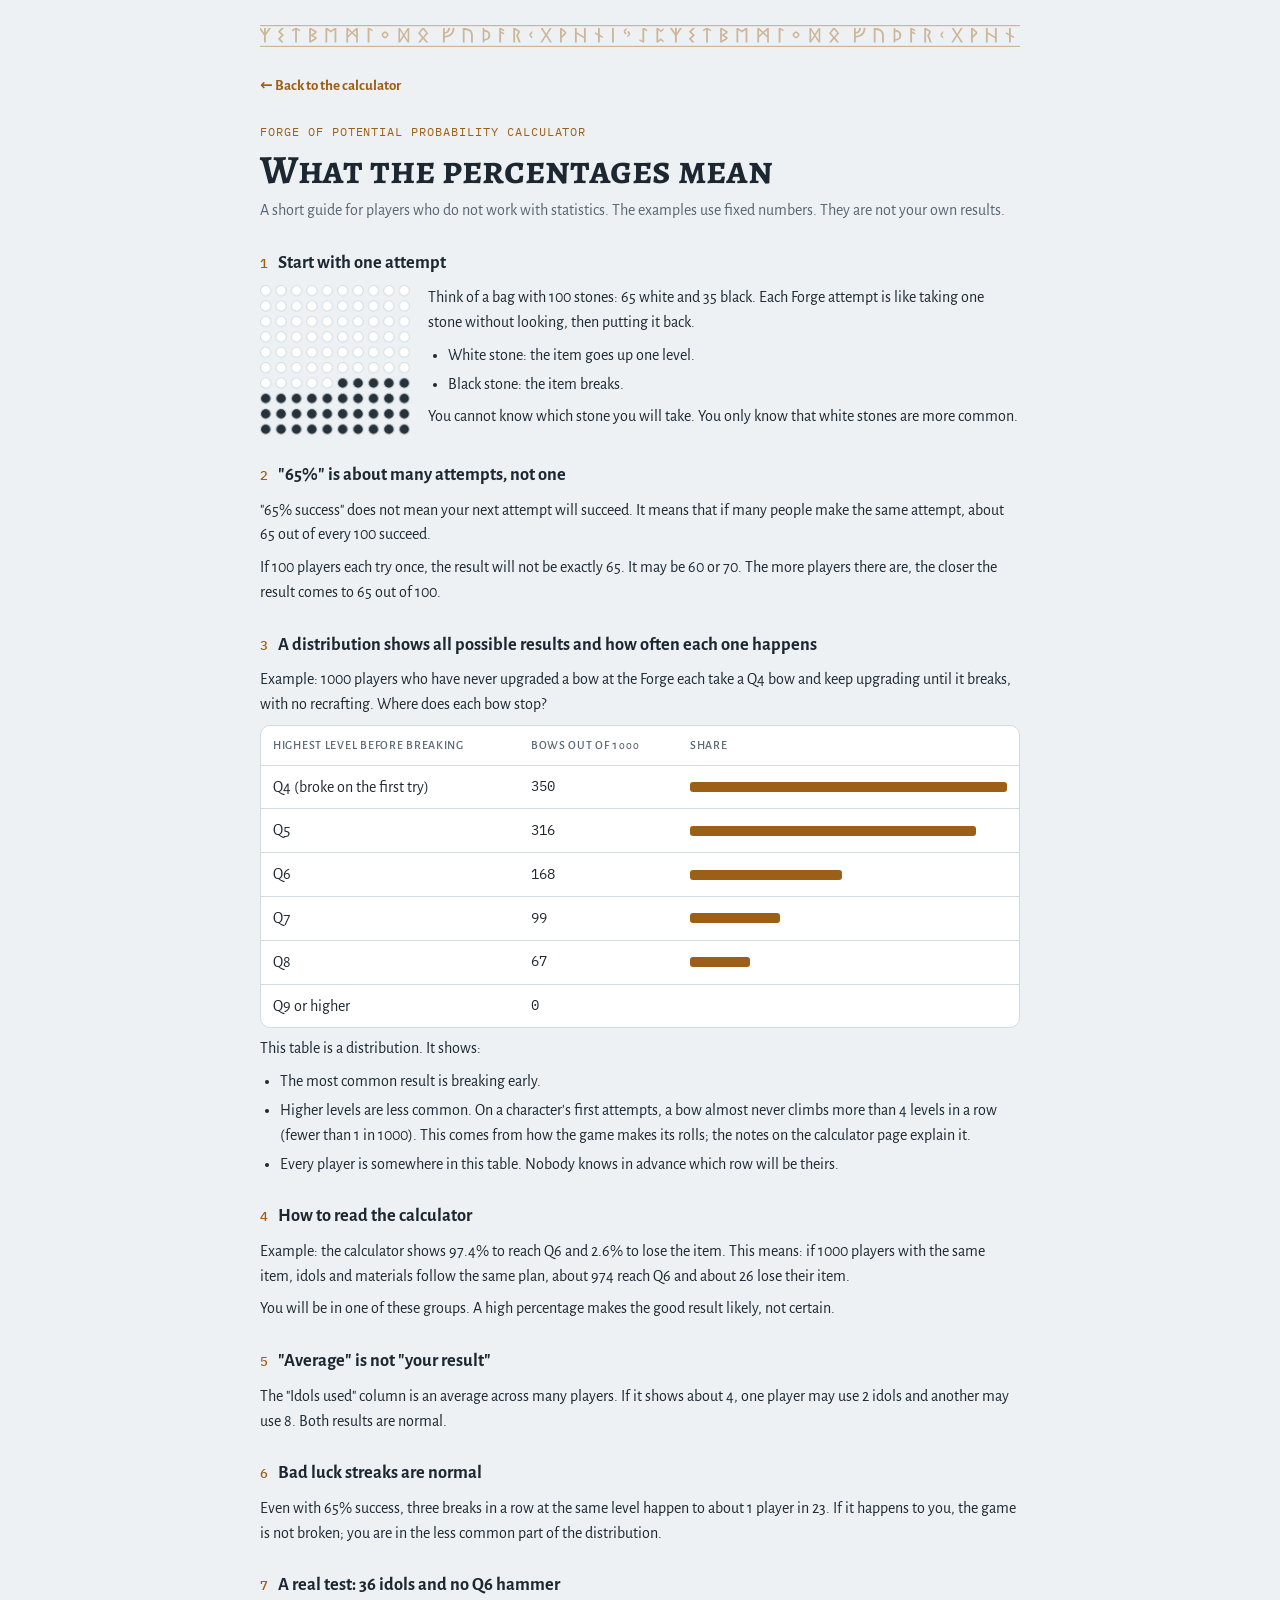
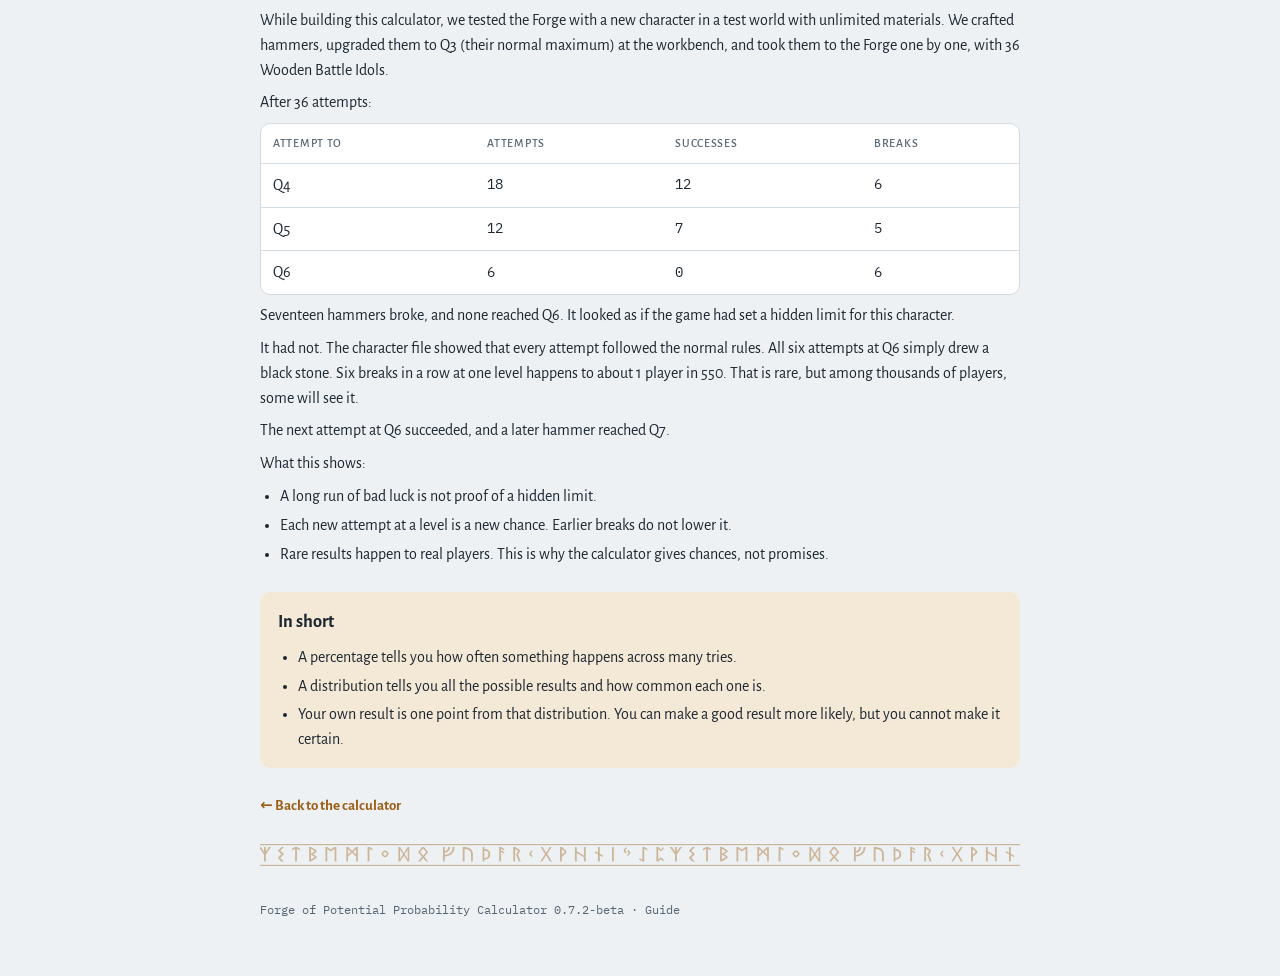
==== guide.html @ 9a9ae0ff "Rune bands above the header and footer on both pages (0.7.2-beta) Co-Authored-By: Claude Opus 5.5 <n" ====
<!doctype html>
<html lang="en">
<head>
<meta charset="utf-8">
<meta name="viewport" content="width=device-width, initial-scale=1">
<title>What the Percentages Mean</title>
<meta name="description" content="A short guide to the Forge of Potential percentages for players who do not work with statistics.">
<link rel="icon" type="image/svg+xml" href="img/favicon.svg">
<link rel="icon" type="image/png" sizes="32x32" href="img/favicon-32.png">
<link rel="apple-touch-icon" sizes="180x180" href="img/apple-touch-icon.png">
<link rel="stylesheet" href="css/style.css">
</head>
<body>
<div class="wrap guide">
  <div class="rune-band" aria-hidden="true"></div>
  <a class="back" href="index.html">← Back to the calculator</a>

  <header class="top">
    <p class="eyebrow">Forge of Potential Probability Calculator</p>
    <h1>What the percentages mean</h1>
    <p class="lede">A short guide for players who do not work with statistics. The examples use fixed numbers. They are not your own results.</p>  </header>

  <section class="step">
    <h2><span class="no">1</span>Start with one attempt</h2>
    <div class="bag-row">
      <img class="bag" src="img/stones.svg" width="150" height="150" alt="A bag of 100 stones: 65 white and 35 black">
      <div class="step">
        <p>Think of a bag with 100 stones: 65 white and 35 black. Each Forge attempt is like taking one stone without looking, then putting it back.</p>
        <ul>
          <li>White stone: the item goes up one level.</li>
          <li>Black stone: the item breaks.</li>
        </ul>
        <p>You cannot know which stone you will take. You only know that white stones are more common.</p>
      </div>
    </div>
  </section>

  <section class="step">
    <h2><span class="no">2</span>"65%" is about many attempts, not one</h2>
    <p>"65% success" does not mean your next attempt will succeed. It means that if many people make the same attempt, about 65 out of every 100 succeed.</p>
    <p>If 100 players each try once, the result will not be exactly 65. It may be 60 or 70. The more players there are, the closer the result comes to 65 out of 100.</p>
  </section>

  <section class="step">
    <h2><span class="no">3</span>A distribution shows all possible results and how often each one happens</h2>
    <p>Example: 1000 players who have never upgraded a bow at the Forge each take a Q4 bow and keep upgrading until it breaks, with no recrafting. Where does each bow stop?</p>
    <div class="tablewrap">
      <table>
        <thead><tr><th>Highest level before breaking</th><th>Bows out of 1000</th><th>Share</th></tr></thead>
        <tbody>
          <tr><td>Q4 (broke on the first try)</td><td class="n">350</td><td class="share"><span class="dbar" style="width:100%"></span></td></tr>
          <tr><td>Q5</td><td class="n">316</td><td class="share"><span class="dbar" style="width:90.3%"></span></td></tr>
          <tr><td>Q6</td><td class="n">168</td><td class="share"><span class="dbar" style="width:48%"></span></td></tr>
          <tr><td>Q7</td><td class="n">99</td><td class="share"><span class="dbar" style="width:28.3%"></span></td></tr>
          <tr><td>Q8</td><td class="n">67</td><td class="share"><span class="dbar" style="width:19.1%"></span></td></tr>
          <tr><td>Q9 or higher</td><td class="n">0</td><td class="share"><span class="dbar" style="width:0%"></span></td></tr>
        </tbody>
      </table>
    </div>
    <p>This table is a distribution. It shows:</p>
    <ul>
      <li>The most common result is breaking early.</li>
      <li>Higher levels are less common. On a character's first attempts, a bow almost never climbs more than 4 levels in a row (fewer than 1 in 1000). This comes from how the game makes its rolls; the notes on the calculator page explain it.</li>
      <li>Every player is somewhere in this table. Nobody knows in advance which row will be theirs.</li>
    </ul>
  </section>

  <section class="step">
    <h2><span class="no">4</span>How to read the calculator</h2>
    <p>Example: the calculator shows 97.4% to reach Q6 and 2.6% to lose the item. This means: if 1000 players with the same item, idols and materials follow the same plan, about 974 reach Q6 and about 26 lose their item.</p>
    <p>You will be in one of these groups. A high percentage makes the good result likely, not certain.</p>
  </section>

  <section class="step">
    <h2><span class="no">5</span>"Average" is not "your result"</h2>
    <p>The "Idols used" column is an average across many players. If it shows about 4, one player may use 2 idols and another may use 8. Both results are normal.</p>
  </section>

  <section class="step">
    <h2><span class="no">6</span>Bad luck streaks are normal</h2>
    <p>Even with 65% success, three breaks in a row at the same level happen to about 1 player in 23. If it happens to you, the game is not broken; you are in the less common part of the distribution.</p>
  </section>

  <section class="step">
    <h2><span class="no">7</span>A real test: 36 idols and no Q6 hammer</h2>
    <p>While building this calculator, we tested the Forge with a new character in a test world with unlimited materials. We crafted hammers, upgraded them to Q3 (their normal maximum) at the workbench, and took them to the Forge one by one, with 36 Wooden Battle Idols.</p>
    <p>After 36 attempts:</p>
    <div class="tablewrap">
      <table>
        <thead><tr><th>Attempt to</th><th>Attempts</th><th>Successes</th><th>Breaks</th></tr></thead>
        <tbody>
          <tr><td>Q4</td><td class="n">18</td><td class="n">12</td><td class="n">6</td></tr>
          <tr><td>Q5</td><td class="n">12</td><td class="n">7</td><td class="n">5</td></tr>
          <tr><td>Q6</td><td class="n">6</td><td class="n">0</td><td class="n">6</td></tr>
        </tbody>
      </table>
    </div>
    <p>Seventeen hammers broke, and none reached Q6. It looked as if the game had set a hidden limit for this character.</p>
    <p>It had not. The character file showed that every attempt followed the normal rules. All six attempts at Q6 simply drew a black stone. Six breaks in a row at one level happens to about 1 player in 550. That is rare, but among thousands of players, some will see it.</p>
    <p>The next attempt at Q6 succeeded, and a later hammer reached Q7.</p>
    <p>What this shows:</p>
    <ul>
      <li>A long run of bad luck is not proof of a hidden limit.</li>
      <li>Each new attempt at a level is a new chance. Earlier breaks do not lower it.</li>
      <li>Rare results happen to real players. This is why the calculator gives chances, not promises.</li>
    </ul>
  </section>

  <section class="step short">
    <h2>In short</h2>
    <ul>
      <li>A percentage tells you how often something happens across many tries.</li>
      <li>A distribution tells you all the possible results and how common each one is.</li>
      <li>Your own result is one point from that distribution. You can make a good result more likely, but you cannot make it certain.</li>
    </ul>
  </section>

  <a class="back" href="index.html">← Back to the calculator</a>
  <div class="rune-band" aria-hidden="true"></div>
  <footer class="foot">Forge of Potential Probability Calculator <span id="appVersion"></span> · Guide</footer>
</div>
<script src="js/version.js"></script>
</body>
</html>
---- css/style.css ----
/* Forge of Potential Probability Calculator: one stylesheet for both pages.
   Calculator page: <div class="wrap calc">, a workbench of inputs on the left and the results on the right
   (one column on phones). Guide page: <div class="wrap guide">, one reading column with numbered steps. */

/* ---------- Fonts (stored in /fonts, SIL Open Font License; see the OFL-*.txt files there) ---------- */
@font-face { font-family: "Alegreya SC"; font-style: normal; font-weight: 700; font-display: swap;
  src: url("../fonts/alegreya-sc-latin-700-normal.woff2") format("woff2"); }
@font-face { font-family: "Alegreya Sans"; font-style: normal; font-weight: 400; font-display: swap;
  src: url("../fonts/alegreya-sans-latin-400-normal.woff2") format("woff2"); }
@font-face { font-family: "Alegreya Sans"; font-style: normal; font-weight: 500; font-display: swap;
  src: url("../fonts/alegreya-sans-latin-500-normal.woff2") format("woff2"); }
@font-face { font-family: "Alegreya Sans"; font-style: normal; font-weight: 700; font-display: swap;
  src: url("../fonts/alegreya-sans-latin-700-normal.woff2") format("woff2"); }
@font-face { font-family: "Noto Sans Runic"; font-style: normal; font-weight: 400; font-display: swap;
  src: url("../fonts/noto-sans-runic-runic-400-normal.woff2") format("woff2"); }
@font-face { font-family: "IBM Plex Mono"; font-style: normal; font-weight: 400; font-display: swap;
  src: url("../fonts/ibm-plex-mono-latin-400-normal.woff2") format("woff2"); }
@font-face { font-family: "IBM Plex Mono"; font-style: normal; font-weight: 500; font-display: swap;
  src: url("../fonts/ibm-plex-mono-latin-500-normal.woff2") format("woff2"); }

/* ---------- Colors and type (light values first, dark values below) ---------- */
:root {
  --bg: #edf1f3;
  --surface: #ffffff;
  --ink: #1c2731;
  --muted: #566573;
  --line: #d2dbe1;
  --accent: #9c5f17;
  --accent-soft: #f4e8d6;
  --reach: #2e7a57;
  --lose: #b0372f;
  --keep: #a9b5bf;
  --display: "Alegreya SC", Georgia, "Times New Roman", serif;
  --body: "Alegreya Sans", "Segoe UI", system-ui, sans-serif;
  --mono: "IBM Plex Mono", ui-monospace, Consolas, monospace;
  color-scheme: light;
}
@media (prefers-color-scheme: dark) {
  :root:not([data-theme="light"]) {
    --bg: #141a20; --surface: #1c242c; --ink: #e4eaee; --muted: #97a5b1; --line: #2c3843;
    --accent: #dda04f; --accent-soft: #332a1d; --reach: #5cbd8c; --lose: #e5766b; --keep: #4d5b68;
    color-scheme: dark;
  }
}
:root[data-theme="dark"] {
  --bg: #141a20; --surface: #1c242c; --ink: #e4eaee; --muted: #97a5b1; --line: #2c3843;
  --accent: #dda04f; --accent-soft: #332a1d; --reach: #5cbd8c; --lose: #e5766b; --keep: #4d5b68;
  color-scheme: dark;
}

/* ---------- Shared ---------- */
html, body { margin: 0; }
[hidden] { display: none !important; }
body { background: var(--bg); color: var(--ink); font-family: var(--body); font-size: 16px; line-height: 1.5; }
.wrap {
  margin: 0 auto;
  padding-left: max(16px, env(safe-area-inset-left, 0px));
  padding-right: max(16px, env(safe-area-inset-right, 0px));
}
a { color: var(--accent); }
a:focus-visible { outline: 2px solid var(--accent); outline-offset: 2px; }

.top { display: grid; gap: 6px; }
.eyebrow { margin: 0; font-family: var(--mono); font-size: 12px; letter-spacing: 0.08em; text-transform: uppercase; color: var(--accent); }
h1 { margin: 0; font-family: var(--display); font-weight: 700; font-size: clamp(1.9rem, 4.2vw, 2.7rem); line-height: 1.1; text-wrap: balance; }
.lede { margin: 0; max-width: 64ch; color: var(--muted); }
/* Noto Sans Runic is loaded above but not used as text now; kept for later decoration */
/* Decorative rune band above the header and above the footer: the Elder Futhark row, drawn from Noto Sans Runic.
   The picture is a mask filled with the accent color, so it follows the light and dark themes. */
.rune-band { height: 24px; margin: 0 0 20px; background: var(--accent); opacity: 0.4; pointer-events: none;
  -webkit-mask: url('data:image/svg+xml,%3Csvg xmlns="http://www.w3.org/2000/svg" width="411.0" height="24" viewBox="0 0 411.0 24"%3E%3Crect x="0" y="1" width="411.0" height="1.2"/%3E%3Crect x="0" y="21.8" width="411.0" height="1.2"/%3E%3Cpath d="M7.96425 18.5V4.041499999999999H9.78675V7.969999999999999Q10.79925 7.969999999999999 11.538375 7.443499999999999Q12.2775 6.917 12.682500000000001 6.0665Q13.0875 5.215999999999999 13.0875 4.244V4.041499999999999H15.01125V4.264249999999999Q15.01125 5.378 14.596125 6.339875Q14.181000000000001 7.30175 13.452 8.030750000000001Q12.722999999999999 8.75975 11.781375 9.174875Q10.83975 9.59 9.78675 9.59V11.83775Q11.40675 11.83775 12.814125 11.31125Q14.2215 10.784749999999999 15.284624999999998 9.7925Q16.347749999999998 8.80025 16.95525 7.403Q17.56275 6.005749999999999 17.56275 4.244V4.041499999999999H19.4865V4.264249999999999Q19.4865 6.41075 18.7575 8.11175Q18.0285 9.81275 16.71225 11.0075Q15.396 12.20225 13.624125000000001 12.83Q11.852250000000002 13.45775 9.78675 13.45775V18.5Z"/%3E%3Cpath d="M27.7545 18.5V4.041499999999999H29.67825Q31.17675 4.041499999999999 32.63475 4.4464999999999995Q34.09275 4.8515 35.277375000000006 5.7121249999999995Q36.462 6.572749999999999 37.17075 7.9396249999999995Q37.8795 9.3065 37.8795 11.250499999999999V18.5H35.99625V11.35175Q35.99625 9.44825 35.1255 8.263625Q34.25475 7.078999999999999 32.79675 6.522124999999999Q31.33875 5.965249999999999 29.577 5.965249999999999V18.5Z"/%3E%3Cpath d="M47.6055 18.5V4.041499999999999H49.32675V5.823499999999999Q52.2225 6.16775 53.741249999999994 7.403Q55.26 8.63825 55.26 11.068249999999999Q55.26 12.647749999999998 54.763875 13.690624999999999Q54.26775 14.7335 53.417249999999996 15.351125Q52.56675 15.96875 51.51375 16.282625Q50.46075 16.5965 49.32675 16.718V18.5ZM49.32675 15.179Q50.643 14.95625 51.534 14.581625Q52.425 14.207 52.880624999999995 13.407125Q53.33625 12.60725 53.33625 11.129Q53.33625 9.32675 52.354124999999996 8.506625Q51.372 7.686499999999999 49.32675 7.4435Z"/%3E%3Cpath d="M64.23675 18.5V4.041499999999999H66.05925L69.46125 6.046249999999999L68.7525 7.26125L66.05925 5.702V7.30175L69.46125 9.3065L68.7525 10.5215L66.05925 8.96225V18.5Z"/%3E%3Cpath d="M78.25575 18.5V4.041499999999999H80.07825L84.73575 6.6739999999999995V8.6585L83.07525 11.51375L85.728 18.5H83.784L81.1515 11.4125L83.19675 7.86875L80.07825 6.106999999999999V18.5Z"/%3E%3Cpath d="M97.19550000000001 14.7335 94.40100000000001 11.716249999999999V9.85325L97.21575 7.1195V9.347L95.7375 10.7645V10.886L97.19550000000001 12.425Z"/%3E%3Cpath d="M105.28125000000001 18.5 110.08050000000001 10.966999999999999 105.58500000000001 4.041499999999999H107.61000000000001L111.15375000000002 9.7115L114.71775000000001 4.041499999999999H116.64150000000001L112.16625 10.9265L116.98575000000001 18.5H114.92025000000001L111.09300000000002 12.2225L107.20500000000001 18.5Z"/%3E%3Cpath d="M125.03100000000002 18.5V4.041499999999999H126.85350000000001L131.24775000000002 7.969999999999999V9.671L126.85350000000001 13.883V18.5ZM126.85350000000001 11.696 129.74925000000002 8.80025 126.85350000000001 6.0665Z"/%3E%3Cpath d="M139.92075 18.5V4.041499999999999H141.74325000000002V8.1725L148.95225 12.44525V4.041499999999999H150.77475V18.5H148.95225V14.26775L141.74325000000002 10.076V18.5Z"/%3E%3Cpath d="M162.9915 18.5V11.453L159.56925 9.44825L160.29825 8.1725L162.9915 9.77225V4.041499999999999H164.81400000000002V10.8455L168.216 12.850249999999999L167.50725 14.065249999999999L164.81400000000002 12.506V18.5Z"/%3E%3Cpath d="M176.99025 18.5V4.041499999999999H178.85325V18.5Z"/%3E%3Cpath d="M190.30050000000003 10.54175 188.78175000000002 8.4155V6.5525L191.59650000000002 3.8187499999999996V5.84375L190.17900000000003 7.26125V7.38275L191.69775 9.48875ZM192.32550000000003 13.57925V11.55425L193.74300000000002 10.13675V10.01525L192.22425 7.90925L193.62150000000003 6.856249999999999L195.14025000000004 8.9825V10.8455Z"/%3E%3Cpath d="M207.41775 18.5 203.99550000000002 16.49525 204.7245 15.2195 207.41775 16.81925V4.041499999999999H209.24025000000003L212.64225000000002 6.046249999999999L211.9335 7.26125L209.24025000000003 5.702V18.5Z"/%3E%3Cpath d="M221.43675000000002 18.5V4.041499999999999H223.25925000000004L225.79050000000004 6.390499999999999L228.54450000000003 4.041499999999999V5.965249999999999L225.81075 8.31425L223.25925000000004 6.0665V16.53575L225.81075 14.22725L228.54450000000003 16.57625V18.5L225.79050000000004 16.151L223.25925000000004 18.5Z"/%3E%3Cpath d="M239.99175000000002 18.5V11.493500000000001L234.76725000000002 4.041499999999999H236.95425000000003L239.99175000000002 8.8205V4.041499999999999H241.81425000000002V8.8205L244.85175 4.041499999999999H247.03875000000002L241.81425000000002 11.493500000000001V18.5Z"/%3E%3Cpath d="M257.16975 18.5 253.82850000000002 14.855V14.774000000000001L257.37225 11.129V11.048L253.82850000000002 7.7675V7.686499999999999L257.57475000000005 4.041499999999999H260.04525L256.2585 7.686499999999999V7.7675L259.84275 11.027750000000001V11.129L256.2585 14.774000000000001V14.855L259.64025000000004 18.5Z"/%3E%3Cpath d="M271.10775000000007 18.5V5.641249999999999L268.31325000000004 7.139749999999999L267.58425000000005 5.9247499999999995L271.10775000000007 4.041499999999999H272.93025000000006L276.33225000000004 6.046249999999999L275.62350000000004 7.26125L272.93025000000006 5.702V18.5Z"/%3E%3Cpath d="M285.12675 18.5V4.041499999999999H286.94925L292.55850000000004 7.362499999999999V9.0635L289.13625 11.18975L292.55850000000004 13.235V14.936L286.94925 18.5ZM286.94925 10.683499999999999 290.8575 8.19275 286.94925 5.863999999999999ZM286.94925 16.556 290.8575 14.065249999999999 286.94925 11.7365Z"/%3E%3Cpath d="M301.434 18.5V4.041499999999999H303.2565L306.82050000000004 6.593L310.56675 4.041499999999999H312.38925000000006V18.5H310.56675V6.046249999999999L306.82050000000004 8.55725L303.2565 6.0665V18.5Z"/%3E%3Cpath d="M322.338 18.5V4.041499999999999H324.09975000000003L328.08900000000006 7.7675L332.09850000000006 4.041499999999999H333.86025V18.5H332.09850000000006V13.53875L328.10925000000003 9.833L324.09975000000003 13.559000000000001V18.5ZM332.09850000000006 11.47325V6.12725L329.223 8.80025ZM324.09975000000003 11.47325 326.97525 8.78 324.09975000000003 6.147499999999999Z"/%3E%3Cpath d="M343.60650000000004 18.5V4.041499999999999H345.44925000000006L348.85125000000005 6.046249999999999L348.14250000000004 7.30175L345.4897500000001 5.7425V18.5Z"/%3E%3Cpath d="M360.03525 14.26775 357.64575 11.716249999999999V9.85325L360.03525 7.5245H362.06025000000005L364.44975000000005 9.85325V11.716249999999999L362.06025000000005 14.26775ZM360.744 12.748999999999999H361.35150000000004L363.11325000000005 10.886V10.7645L361.35150000000004 9.04325H360.744L358.98225 10.7645V10.886Z"/%3E%3Cpath d="M374.3985 18.5V4.041499999999999H376.07925L379.84575 9.93425L383.673 4.041499999999999H385.2525V18.5H383.673L379.84575 12.6275L376.07925 18.5ZM383.59200000000004 15.88775H383.673V6.6739999999999995H383.59200000000004L380.7165 11.27075ZM376.07925 15.76625H376.16025L378.975 11.27075L376.16025 6.795499999999999H376.07925Z"/%3E%3Cpath d="M394.0065 18.5 397.95525000000004 13.842500000000001 394.0065 9.16475 398.13750000000005 4.041499999999999H400.041L404.25300000000004 9.16475L400.30425 13.842500000000001L404.25300000000004 18.5H402.04575L399.12975 14.95625L396.21375 18.5ZM399.12975 12.7085 402.16725 9.12425 399.08925000000005 5.378 396.09225000000004 9.12425Z"/%3E%3C/svg%3E') center / auto 24px repeat-x; mask: url('data:image/svg+xml,%3Csvg xmlns="http://www.w3.org/2000/svg" width="411.0" height="24" viewBox="0 0 411.0 24"%3E%3Crect x="0" y="1" width="411.0" height="1.2"/%3E%3Crect x="0" y="21.8" width="411.0" height="1.2"/%3E%3Cpath d="M7.96425 18.5V4.041499999999999H9.78675V7.969999999999999Q10.79925 7.969999999999999 11.538375 7.443499999999999Q12.2775 6.917 12.682500000000001 6.0665Q13.0875 5.215999999999999 13.0875 4.244V4.041499999999999H15.01125V4.264249999999999Q15.01125 5.378 14.596125 6.339875Q14.181000000000001 7.30175 13.452 8.030750000000001Q12.722999999999999 8.75975 11.781375 9.174875Q10.83975 9.59 9.78675 9.59V11.83775Q11.40675 11.83775 12.814125 11.31125Q14.2215 10.784749999999999 15.284624999999998 9.7925Q16.347749999999998 8.80025 16.95525 7.403Q17.56275 6.005749999999999 17.56275 4.244V4.041499999999999H19.4865V4.264249999999999Q19.4865 6.41075 18.7575 8.11175Q18.0285 9.81275 16.71225 11.0075Q15.396 12.20225 13.624125000000001 12.83Q11.852250000000002 13.45775 9.78675 13.45775V18.5Z"/%3E%3Cpath d="M27.7545 18.5V4.041499999999999H29.67825Q31.17675 4.041499999999999 32.63475 4.4464999999999995Q34.09275 4.8515 35.277375000000006 5.7121249999999995Q36.462 6.572749999999999 37.17075 7.9396249999999995Q37.8795 9.3065 37.8795 11.250499999999999V18.5H35.99625V11.35175Q35.99625 9.44825 35.1255 8.263625Q34.25475 7.078999999999999 32.79675 6.522124999999999Q31.33875 5.965249999999999 29.577 5.965249999999999V18.5Z"/%3E%3Cpath d="M47.6055 18.5V4.041499999999999H49.32675V5.823499999999999Q52.2225 6.16775 53.741249999999994 7.403Q55.26 8.63825 55.26 11.068249999999999Q55.26 12.647749999999998 54.763875 13.690624999999999Q54.26775 14.7335 53.417249999999996 15.351125Q52.56675 15.96875 51.51375 16.282625Q50.46075 16.5965 49.32675 16.718V18.5ZM49.32675 15.179Q50.643 14.95625 51.534 14.581625Q52.425 14.207 52.880624999999995 13.407125Q53.33625 12.60725 53.33625 11.129Q53.33625 9.32675 52.354124999999996 8.506625Q51.372 7.686499999999999 49.32675 7.4435Z"/%3E%3Cpath d="M64.23675 18.5V4.041499999999999H66.05925L69.46125 6.046249999999999L68.7525 7.26125L66.05925 5.702V7.30175L69.46125 9.3065L68.7525 10.5215L66.05925 8.96225V18.5Z"/%3E%3Cpath d="M78.25575 18.5V4.041499999999999H80.07825L84.73575 6.6739999999999995V8.6585L83.07525 11.51375L85.728 18.5H83.784L81.1515 11.4125L83.19675 7.86875L80.07825 6.106999999999999V18.5Z"/%3E%3Cpath d="M97.19550000000001 14.7335 94.40100000000001 11.716249999999999V9.85325L97.21575 7.1195V9.347L95.7375 10.7645V10.886L97.19550000000001 12.425Z"/%3E%3Cpath d="M105.28125000000001 18.5 110.08050000000001 10.966999999999999 105.58500000000001 4.041499999999999H107.61000000000001L111.15375000000002 9.7115L114.71775000000001 4.041499999999999H116.64150000000001L112.16625 10.9265L116.98575000000001 18.5H114.92025000000001L111.09300000000002 12.2225L107.20500000000001 18.5Z"/%3E%3Cpath d="M125.03100000000002 18.5V4.041499999999999H126.85350000000001L131.24775000000002 7.969999999999999V9.671L126.85350000000001 13.883V18.5ZM126.85350000000001 11.696 129.74925000000002 8.80025 126.85350000000001 6.0665Z"/%3E%3Cpath d="M139.92075 18.5V4.041499999999999H141.74325000000002V8.1725L148.95225 12.44525V4.041499999999999H150.77475V18.5H148.95225V14.26775L141.74325000000002 10.076V18.5Z"/%3E%3Cpath d="M162.9915 18.5V11.453L159.56925 9.44825L160.29825 8.1725L162.9915 9.77225V4.041499999999999H164.81400000000002V10.8455L168.216 12.850249999999999L167.50725 14.065249999999999L164.81400000000002 12.506V18.5Z"/%3E%3Cpath d="M176.99025 18.5V4.041499999999999H178.85325V18.5Z"/%3E%3Cpath d="M190.30050000000003 10.54175 188.78175000000002 8.4155V6.5525L191.59650000000002 3.8187499999999996V5.84375L190.17900000000003 7.26125V7.38275L191.69775 9.48875ZM192.32550000000003 13.57925V11.55425L193.74300000000002 10.13675V10.01525L192.22425 7.90925L193.62150000000003 6.856249999999999L195.14025000000004 8.9825V10.8455Z"/%3E%3Cpath d="M207.41775 18.5 203.99550000000002 16.49525 204.7245 15.2195 207.41775 16.81925V4.041499999999999H209.24025000000003L212.64225000000002 6.046249999999999L211.9335 7.26125L209.24025000000003 5.702V18.5Z"/%3E%3Cpath d="M221.43675000000002 18.5V4.041499999999999H223.25925000000004L225.79050000000004 6.390499999999999L228.54450000000003 4.041499999999999V5.965249999999999L225.81075 8.31425L223.25925000000004 6.0665V16.53575L225.81075 14.22725L228.54450000000003 16.57625V18.5L225.79050000000004 16.151L223.25925000000004 18.5Z"/%3E%3Cpath d="M239.99175000000002 18.5V11.493500000000001L234.76725000000002 4.041499999999999H236.95425000000003L239.99175000000002 8.8205V4.041499999999999H241.81425000000002V8.8205L244.85175 4.041499999999999H247.03875000000002L241.81425000000002 11.493500000000001V18.5Z"/%3E%3Cpath d="M257.16975 18.5 253.82850000000002 14.855V14.774000000000001L257.37225 11.129V11.048L253.82850000000002 7.7675V7.686499999999999L257.57475000000005 4.041499999999999H260.04525L256.2585 7.686499999999999V7.7675L259.84275 11.027750000000001V11.129L256.2585 14.774000000000001V14.855L259.64025000000004 18.5Z"/%3E%3Cpath d="M271.10775000000007 18.5V5.641249999999999L268.31325000000004 7.139749999999999L267.58425000000005 5.9247499999999995L271.10775000000007 4.041499999999999H272.93025000000006L276.33225000000004 6.046249999999999L275.62350000000004 7.26125L272.93025000000006 5.702V18.5Z"/%3E%3Cpath d="M285.12675 18.5V4.041499999999999H286.94925L292.55850000000004 7.362499999999999V9.0635L289.13625 11.18975L292.55850000000004 13.235V14.936L286.94925 18.5ZM286.94925 10.683499999999999 290.8575 8.19275 286.94925 5.863999999999999ZM286.94925 16.556 290.8575 14.065249999999999 286.94925 11.7365Z"/%3E%3Cpath d="M301.434 18.5V4.041499999999999H303.2565L306.82050000000004 6.593L310.56675 4.041499999999999H312.38925000000006V18.5H310.56675V6.046249999999999L306.82050000000004 8.55725L303.2565 6.0665V18.5Z"/%3E%3Cpath d="M322.338 18.5V4.041499999999999H324.09975000000003L328.08900000000006 7.7675L332.09850000000006 4.041499999999999H333.86025V18.5H332.09850000000006V13.53875L328.10925000000003 9.833L324.09975000000003 13.559000000000001V18.5ZM332.09850000000006 11.47325V6.12725L329.223 8.80025ZM324.09975000000003 11.47325 326.97525 8.78 324.09975000000003 6.147499999999999Z"/%3E%3Cpath d="M343.60650000000004 18.5V4.041499999999999H345.44925000000006L348.85125000000005 6.046249999999999L348.14250000000004 7.30175L345.4897500000001 5.7425V18.5Z"/%3E%3Cpath d="M360.03525 14.26775 357.64575 11.716249999999999V9.85325L360.03525 7.5245H362.06025000000005L364.44975000000005 9.85325V11.716249999999999L362.06025000000005 14.26775ZM360.744 12.748999999999999H361.35150000000004L363.11325000000005 10.886V10.7645L361.35150000000004 9.04325H360.744L358.98225 10.7645V10.886Z"/%3E%3Cpath d="M374.3985 18.5V4.041499999999999H376.07925L379.84575 9.93425L383.673 4.041499999999999H385.2525V18.5H383.673L379.84575 12.6275L376.07925 18.5ZM383.59200000000004 15.88775H383.673V6.6739999999999995H383.59200000000004L380.7165 11.27075ZM376.07925 15.76625H376.16025L378.975 11.27075L376.16025 6.795499999999999H376.07925Z"/%3E%3Cpath d="M394.0065 18.5 397.95525000000004 13.842500000000001 394.0065 9.16475 398.13750000000005 4.041499999999999H400.041L404.25300000000004 9.16475L400.30425 13.842500000000001L404.25300000000004 18.5H402.04575L399.12975 14.95625L396.21375 18.5ZM399.12975 12.7085 402.16725 9.12425 399.08925000000005 5.378 396.09225000000004 9.12425Z"/%3E%3C/svg%3E') center / auto 24px repeat-x; }
.guide .rune-band { margin: 0; }                 /* the guide page spaces its parts with a grid gap */
.calc .rune-band:not(:first-child) { margin: 32px 0 0; }
.rune-band + .foot { margin-top: 0; border-top: 0; padding-top: 8px; }   /* the band replaces the footer line */
@media print { .rune-band { display: none; } }


/* Calculator header: banner picture, logo and title. The text stays light on a dark overlay in both themes. */
.hero { position: relative; overflow: hidden; border-radius: 10px; min-height: 280px; padding: 28px; grid-template-columns: auto minmax(0, 1fr); align-items: center; gap: 20px; color: #f3ede3; background: #1a1410; }
.hero-bg { position: absolute; inset: 0; width: 100%; height: 100%; object-fit: cover; object-position: 70% 55%; z-index: 0; }
.hero::before { content: ""; position: absolute; inset: 0; z-index: 1; background: linear-gradient(90deg, rgba(12, 9, 7, 0.72) 0%, rgba(12, 9, 7, 0.5) 45%, rgba(12, 9, 7, 0.05) 75%, rgba(12, 9, 7, 0) 100%), rgba(12, 9, 7, 0.08); }
.hero-logo, .hero-text { position: relative; z-index: 2; }
.hero-logo { width: 112px; height: 112px; filter: drop-shadow(0 2px 8px rgba(0, 0, 0, 0.6)); }
.hero-text { display: grid; gap: 6px; max-width: 560px; text-shadow: 0 1px 3px rgba(0, 0, 0, 0.7); }
.hero .eyebrow { color: #f0b768; }
.hero .lede { color: #e2d9cc; }
/* Narrower screens: the title covers the anvil, so the whole picture gets an even dark overlay */
@media (max-width: 1000px) { .hero::before { background: rgba(12, 9, 7, 0.58); } }
@media (max-width: 640px) {
  .hero { grid-template-columns: minmax(0, 1fr); padding: 20px; min-height: 0; align-items: start; }
  .hero-bg { object-position: 72% 50%; }
  .hero-logo { width: 72px; height: 72px; }
}
.hint { margin: 0; font-size: 13px; color: var(--muted); }

.tablewrap { overflow-x: auto; background: var(--surface); border: 1px solid var(--line); border-radius: 10px; }
table { width: 100%; border-collapse: collapse; font-variant-numeric: tabular-nums; }
th { text-align: left; font-size: 12px; font-weight: 500; letter-spacing: 0.06em; text-transform: uppercase; color: var(--muted); padding: 10px 12px; border-bottom: 1px solid var(--line); white-space: nowrap; }
td { padding: 9px 12px; border-bottom: 1px solid var(--line); white-space: nowrap; }
tbody tr:last-child td { border-bottom: 0; }
td.n { font-family: var(--mono); font-size: 14px; }

.short { background: var(--accent-soft); border-radius: 10px; padding: 16px 18px; }
.foot { padding-top: 12px; border-top: 1px solid var(--line); font-family: var(--mono); font-size: 12px; color: var(--muted); }

/* ---------- Calculator page ---------- */
.calc { max-width: 1180px; padding-block: 28px 56px; }

.layout { display: grid; grid-template-columns: minmax(0, 350px) minmax(0, 1fr); gap: 28px; align-items: start; margin-top: 26px; }
@media (max-width: 880px) { .layout { grid-template-columns: minmax(0, 1fr); } }

/* Inputs */
.bench { background: var(--surface); border: 1px solid var(--line); border-radius: 10px; padding: 18px; display: grid; gap: 22px; }
fieldset { border: 0; margin: 0; padding: 0; display: grid; gap: 10px; min-width: 0; }
legend { padding: 0 0 6px; font-family: var(--display); font-weight: 700; font-size: 1.1rem; width: 100%; border-bottom: 1px solid var(--line); margin-bottom: 4px; }
.field { display: grid; gap: 4px; min-width: 0; }
label, .label { font-size: 14px; font-weight: 500; }
input[type="number"], input[type="search"], select, textarea {
  width: 100%; box-sizing: border-box; font: inherit; color: var(--ink);
  background: var(--bg); border: 1px solid var(--line); border-radius: 6px; padding: 7px 10px;
}
textarea { font-family: var(--mono); font-size: 13px; line-height: 1.55; resize: vertical; }
input[type="number"] { font-family: var(--mono); font-size: 14px; font-variant-numeric: tabular-nums; }
input:focus-visible, select:focus-visible, textarea:focus-visible { outline: 2px solid var(--accent); outline-offset: 1px; }
/* Item type tabs: radio buttons shown as tabs (keyboard: Tab to the group, arrow keys to change) */
.tabs { display: grid; grid-auto-flow: column; grid-auto-columns: minmax(0, 1fr); border: 1px solid var(--line); border-radius: 8px; overflow: hidden; }
.tab { position: relative; cursor: pointer; }
.tab + .tab { border-left: 1px solid var(--line); }
.tab input { position: absolute; opacity: 0; inset: 0; margin: 0; cursor: pointer; }
.tab span { display: block; padding: 8px 6px; text-align: center; font-size: 14px; font-weight: 500; color: var(--muted); }
.tab:has(input:checked) span { background: var(--accent-soft); color: var(--ink); font-weight: 700; box-shadow: inset 0 -2px 0 var(--accent); }
.tab:has(input:focus-visible) span { outline: 2px solid var(--accent); outline-offset: -2px; }
#itemInfo { white-space: pre-line; }
.linkbtn { justify-self: start; padding: 0; border: 0; background: none; font: inherit; font-size: 13px; color: var(--accent); text-decoration: underline; cursor: pointer; }
.linkbtn:focus-visible { outline: 2px solid var(--accent); outline-offset: 2px; }
.row3 { display: grid; grid-template-columns: repeat(3, minmax(0, 1fr)); gap: 10px; }
.mats { display: grid; gap: 8px; }
.mat { display: grid; grid-template-columns: minmax(0, 1fr) 112px; gap: 10px; align-items: center; }
.choice { display: grid; grid-template-columns: auto minmax(0, 1fr); gap: 2px 10px; align-items: start; padding: 10px; border: 1px solid var(--line); border-radius: 8px; cursor: pointer; }
.choice input { margin: 4px 0 0; accent-color: var(--accent); }
.choice:has(input:checked) { border-color: var(--accent); background: var(--accent-soft); }
.choice .hint { grid-column: 2; }

/* Results */
.outlook { display: grid; gap: 18px; min-width: 0; }
.msg { margin: 0; padding: 12px 14px; border: 1px solid var(--lose); border-radius: 8px; color: var(--lose); background: var(--surface); }

.target { background: var(--accent-soft); border-radius: 10px; padding: 18px 20px; display: grid; grid-template-columns: auto minmax(0, 1fr); gap: 8px 28px; align-items: center; }
.target .big { font-family: var(--mono); font-weight: 500; font-size: clamp(2.4rem, 6vw, 3.4rem); line-height: 1; font-variant-numeric: tabular-nums; }
.target .caption { font-size: 14px; color: var(--muted); margin-top: 6px; }
.stats { display: grid; grid-template-columns: repeat(3, minmax(0, 1fr)); gap: 12px; }
.stat { display: grid; gap: 2px; min-width: 0; }
.stat b { font-family: var(--mono); font-weight: 500; font-size: 1.15rem; font-variant-numeric: tabular-nums; }
.stat span { font-size: 13px; color: var(--muted); }
@media (max-width: 560px) { .target { grid-template-columns: minmax(0, 1fr); } }

.supply { display: grid; grid-template-columns: max-content minmax(0, 1fr); gap: 6px 18px; margin: 0; padding: 4px 2px; }
.supply dt { font-size: 13px; color: var(--muted); letter-spacing: 0.04em; text-transform: uppercase; padding-top: 2px; }
.supply dd { margin: 0; min-width: 0; }
.supply .num { font-family: var(--mono); font-size: 14px; font-variant-numeric: tabular-nums; }
.supply .strong { font-weight: 700; }
@media (max-width: 480px) { .supply { grid-template-columns: minmax(0, 1fr); } .supply dd { margin-bottom: 6px; } }

.tablehead { display: flex; flex-wrap: wrap; justify-content: space-between; align-items: baseline; gap: 8px 16px; }
.tablehead h2 { margin: 0; font-family: var(--display); font-weight: 700; font-size: 1.3rem; }
.key { display: flex; flex-wrap: wrap; gap: 6px 14px; font-size: 13px; color: var(--muted); }
.key i { display: inline-block; width: 10px; height: 10px; border-radius: 2px; margin-right: 6px; vertical-align: -1px; }
td.lvl { font-family: var(--display); font-weight: 700; font-size: 1.05rem; }
tr.wanted td { background: var(--accent-soft); }
.tag { margin-left: 8px; font-family: var(--body); font-size: 11px; font-weight: 700; letter-spacing: 0.06em; text-transform: uppercase; color: var(--accent); }
.bar { display: flex; width: 100%; min-width: 120px; height: 10px; border-radius: 5px; overflow: hidden; background: var(--line); }
.bar span { display: block; height: 100%; transition: width 0.2s ease; }
.bar .r, .i-r { background: var(--reach); }
.bar .k, .i-k { background: var(--keep); }
.bar .l, .i-l { background: var(--lose); }

.calc .short { display: grid; gap: 8px; max-width: 72ch; }
.calc .short h2 { margin: 0; font-family: var(--display); font-weight: 700; font-size: 1.2rem; }
.calc .short ul { margin: 0; padding-left: 20px; display: grid; gap: 4px; }
.calc .short p { margin: 0; }
.calc .short a { font-weight: 700; }
.notes { font-size: 14px; color: var(--muted); max-width: 72ch; }
.notes h2 { margin: 0 0 6px; font-family: var(--display); font-weight: 700; font-size: 1.1rem; color: var(--ink); }
.notes ul { margin: 0; padding-left: 18px; display: grid; gap: 6px; }
.calc .foot { margin-top: 32px; }

@media (prefers-reduced-motion: reduce) { .bar span { transition: none; } }

/* ---------- Guide page ---------- */
.guide { max-width: 760px; padding-block: 24px 56px; display: grid; gap: 26px; line-height: 1.55; }
.guide h1 { font-size: clamp(1.9rem, 4.2vw, 2.5rem); }
.guide .lede { max-width: none; }
.back { font-size: 15px; font-weight: 700; text-decoration: none; }
.back:hover { text-decoration: underline; }

.step { display: grid; gap: 8px; min-width: 0; }
.step h2 { margin: 0; font-size: 1.15rem; font-weight: 700; display: flex; gap: 10px; align-items: baseline; text-wrap: balance; }
.step .no { font-family: var(--mono); font-size: 13px; font-weight: 500; color: var(--accent); }
.step p { margin: 0; }
.step ul { margin: 0; padding-left: 20px; display: grid; gap: 4px; }

.bag-row { display: grid; grid-template-columns: 150px minmax(0, 1fr); gap: 18px; align-items: start; }
@media (max-width: 480px) { .bag-row { grid-template-columns: minmax(0, 1fr); } }
.bag { display: block; width: 150px; max-width: 100%; height: auto; }

td.share { width: 45%; min-width: 100px; }
.dbar { display: block; height: 10px; border-radius: 3px; background: var(--accent); }
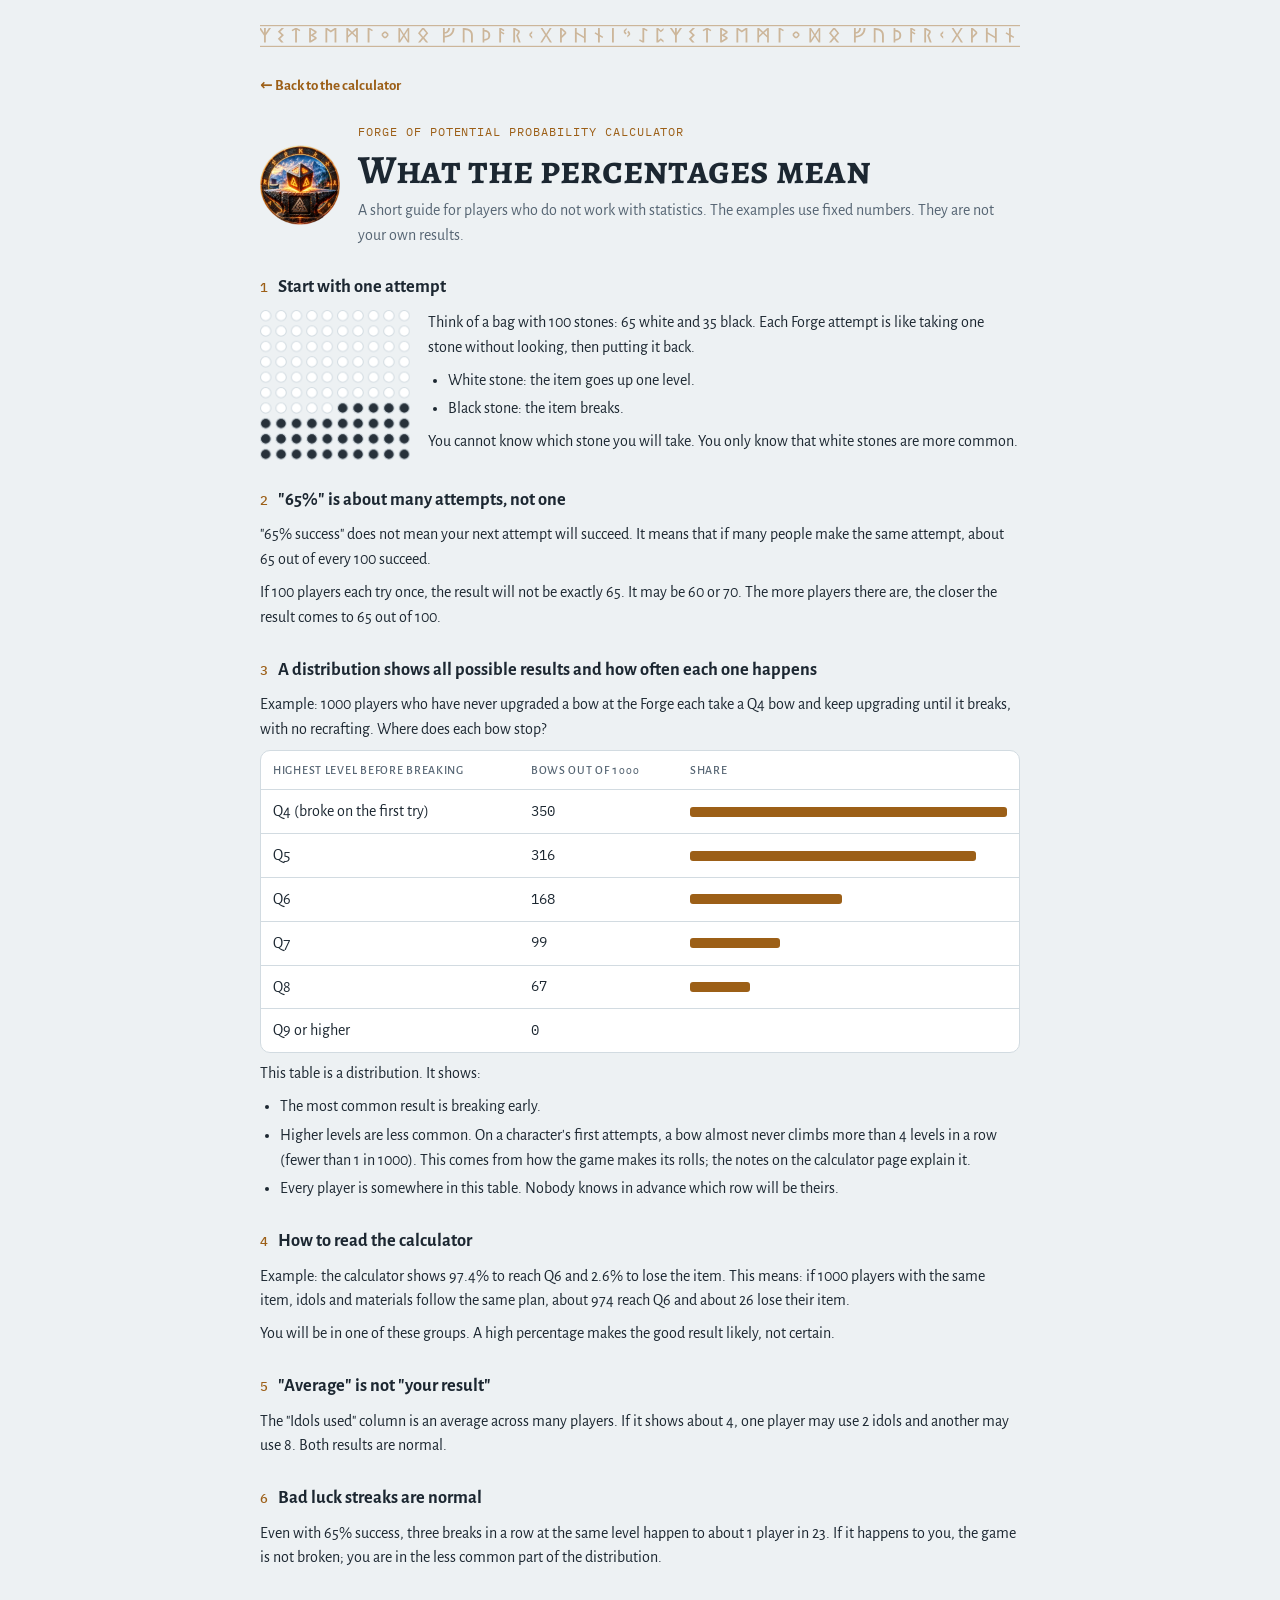
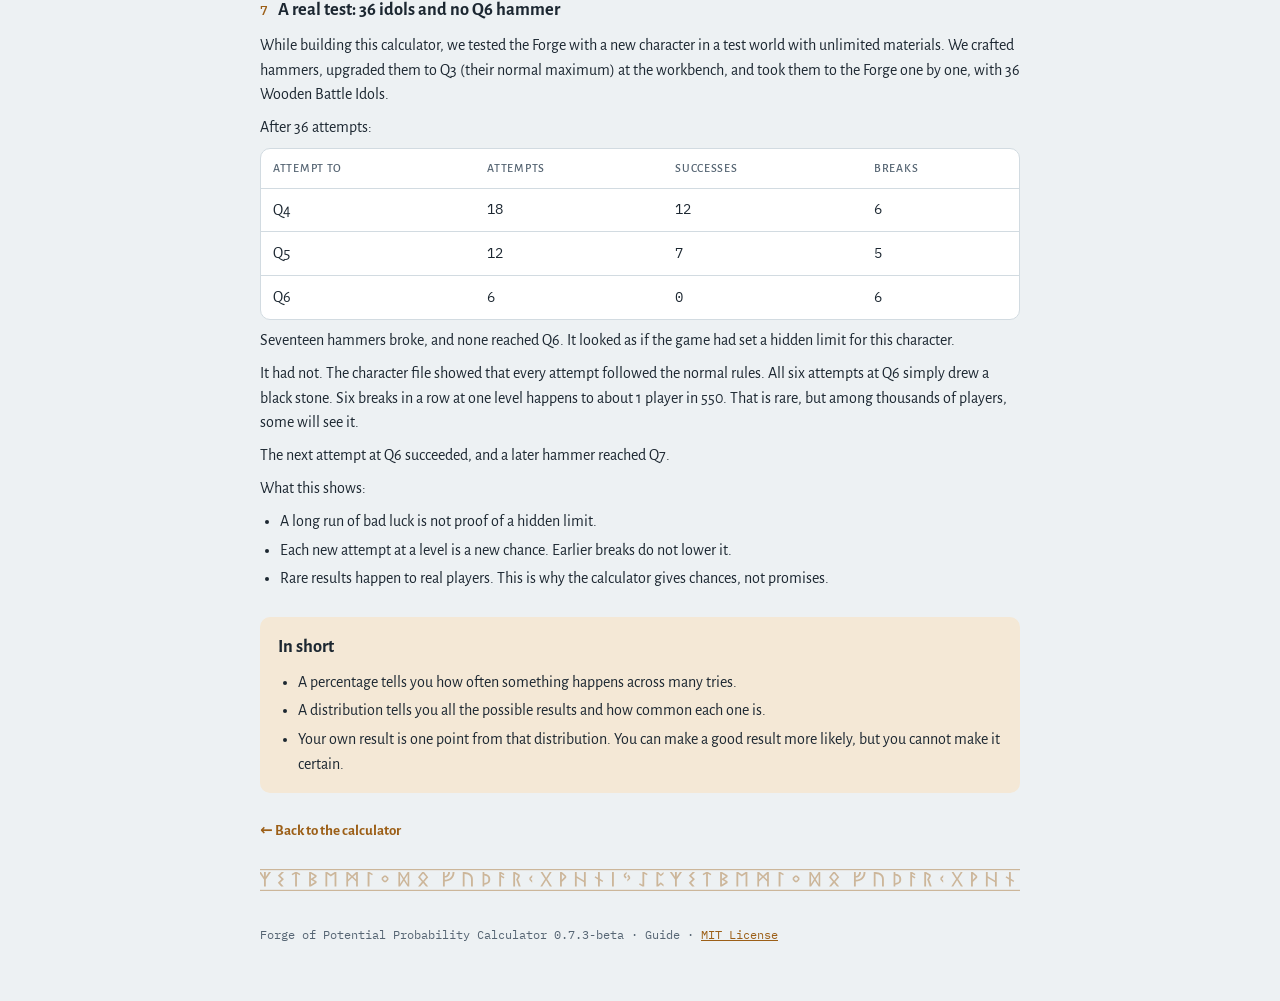
==== commit 864c2b05: "Logo on the guide page and MIT License link in the footer (0.7.3-beta) Co-Authored-By: Claude Opus 5" ====
--- a/guide.html
+++ b/guide.html
@@ -15,10 +15,14 @@
   <div class="rune-band" aria-hidden="true"></div>
   <a class="back" href="index.html">← Back to the calculator</a>
 
-  <header class="top">
-    <p class="eyebrow">Forge of Potential Probability Calculator</p>
-    <h1>What the percentages mean</h1>
-    <p class="lede">A short guide for players who do not work with statistics. The examples use fixed numbers. They are not your own results.</p>  </header>
+  <header class="top guide-head">
+    <img class="guide-logo" src="img/logo-240.webp" width="240" height="240" alt="">
+    <div class="guide-head-text">
+      <p class="eyebrow">Forge of Potential Probability Calculator</p>
+      <h1>What the percentages mean</h1>
+      <p class="lede">A short guide for players who do not work with statistics. The examples use fixed numbers. They are not your own results.</p>
+    </div>
+  </header>
 
   <section class="step">
     <h2><span class="no">1</span>Start with one attempt</h2>
@@ -117,7 +121,7 @@
 
   <a class="back" href="index.html">← Back to the calculator</a>
   <div class="rune-band" aria-hidden="true"></div>
-  <footer class="foot">Forge of Potential Probability Calculator <span id="appVersion"></span> · Guide</footer>
+  <footer class="foot">Forge of Potential Probability Calculator <span id="appVersion"></span> · Guide · <a href="https://github.com/szsahin/fop-calculator/blob/main/LICENSE" target="_blank" rel="noopener">MIT License</a></footer>
 </div>
 <script src="js/version.js"></script>
 </body>
--- a/css/style.css
+++ b/css/style.css
@@ -190,6 +190,10 @@
 .guide { max-width: 760px; padding-block: 24px 56px; display: grid; gap: 26px; line-height: 1.55; }
 .guide h1 { font-size: clamp(1.9rem, 4.2vw, 2.5rem); }
 .guide .lede { max-width: none; }
+.guide-head { grid-template-columns: auto minmax(0, 1fr); align-items: center; gap: 18px; }
+.guide-logo { width: 80px; height: 80px; }
+.guide-head-text { display: grid; gap: 6px; }
+@media (max-width: 640px) { .guide-head { grid-template-columns: minmax(0, 1fr); gap: 12px; } .guide-logo { width: 56px; height: 56px; } }
 .back { font-size: 15px; font-weight: 700; text-decoration: none; }
 .back:hover { text-decoration: underline; }
 
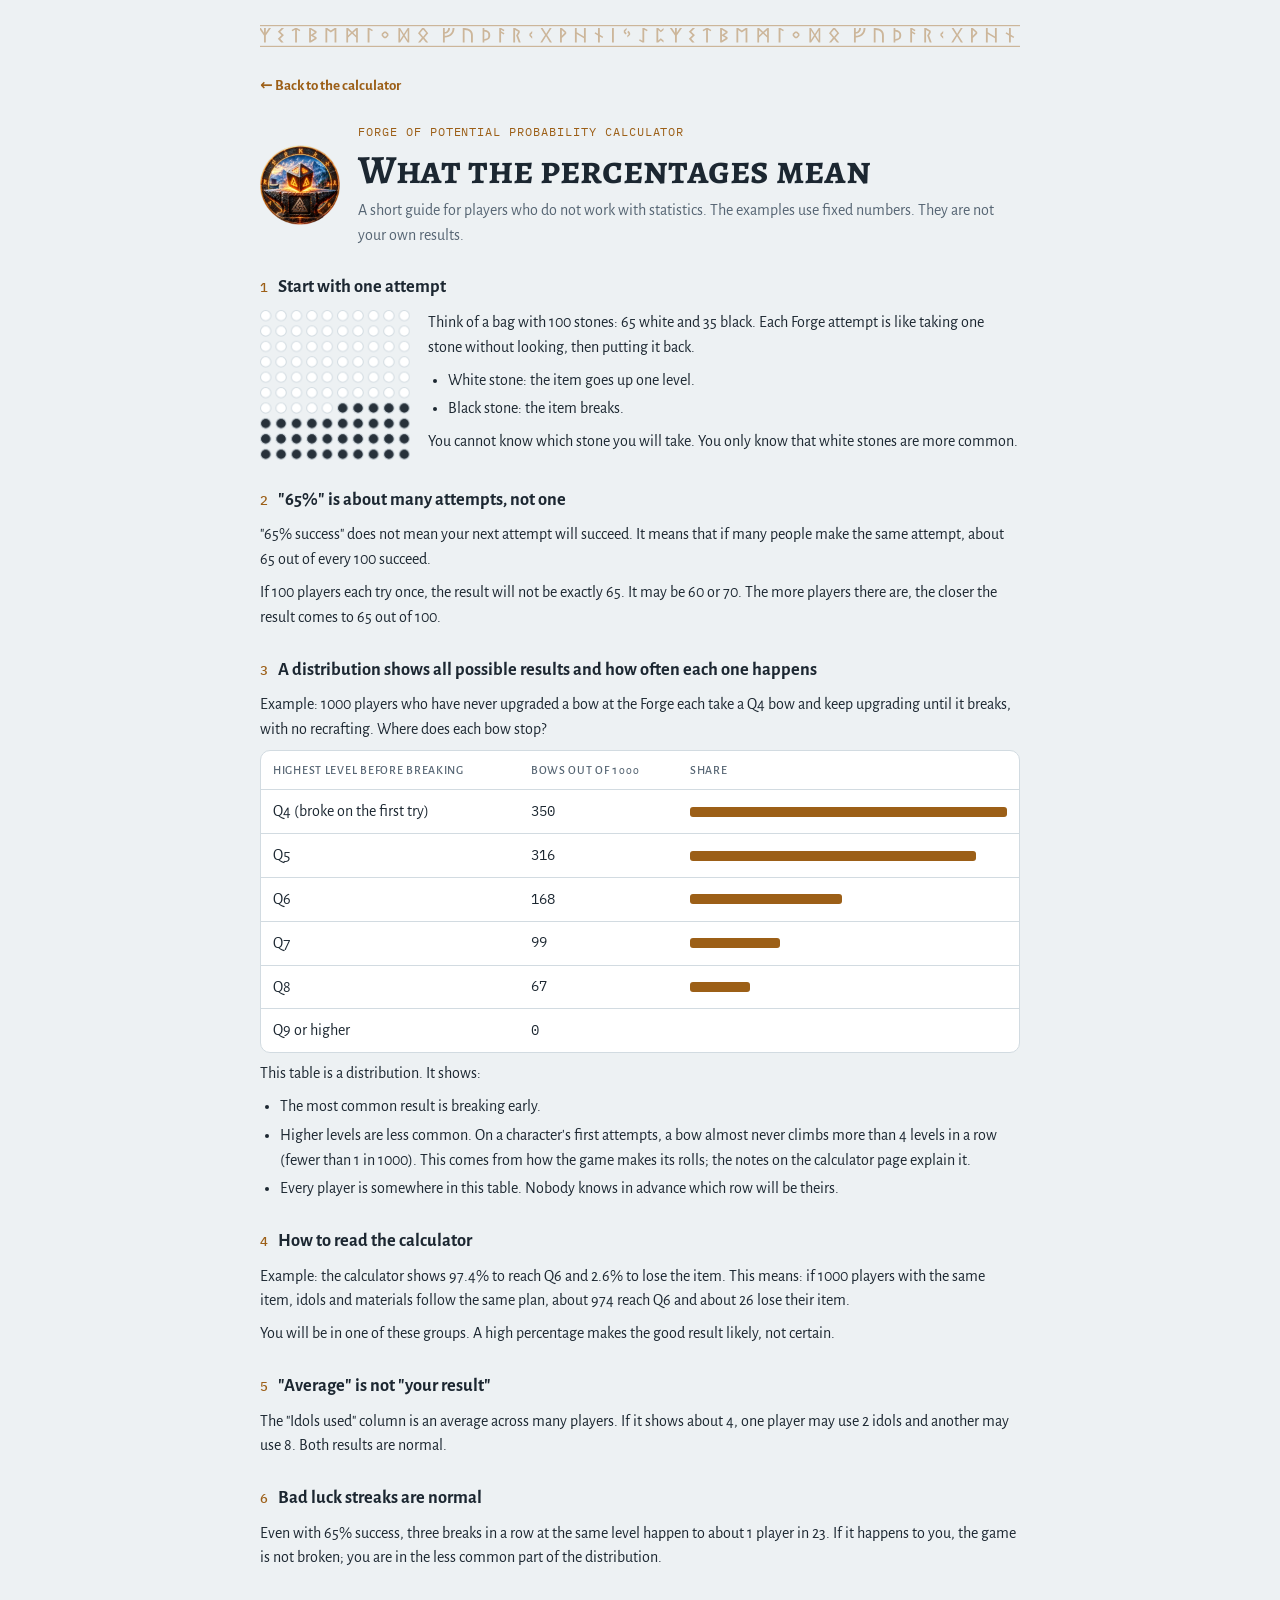
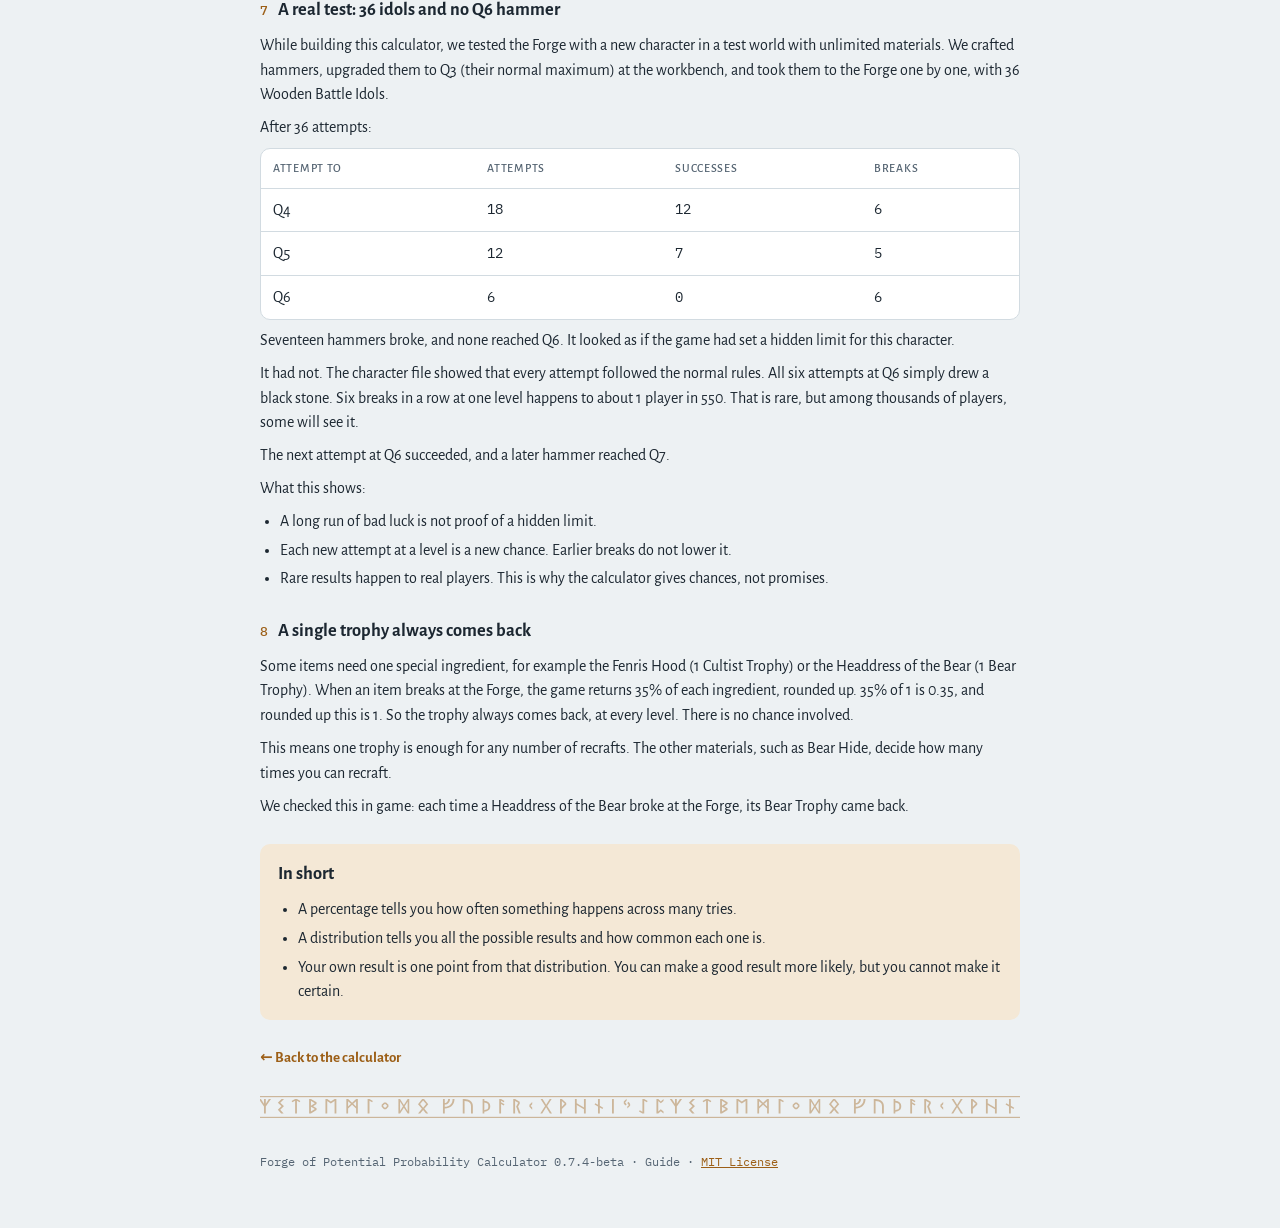
==== commit 1264982b: "Guide: a single trophy always comes back on a break (0.7.4-beta) Co-Authored-By: Claude Opus 5.5 <no" ====
--- a/guide.html
+++ b/guide.html
@@ -110,6 +110,13 @@
     </ul>
   </section>
 
+  <section class="step">
+    <h2><span class="no">8</span>A single trophy always comes back</h2>
+    <p>Some items need one special ingredient, for example the Fenris Hood (1 Cultist Trophy) or the Headdress of the Bear (1 Bear Trophy). When an item breaks at the Forge, the game returns 35% of each ingredient, rounded up. 35% of 1 is 0.35, and rounded up this is 1. So the trophy always comes back, at every level. There is no chance involved.</p>
+    <p>This means one trophy is enough for any number of recrafts. The other materials, such as Bear Hide, decide how many times you can recraft.</p>
+    <p>We checked this in game: each time a Headdress of the Bear broke at the Forge, its Bear Trophy came back.</p>
+  </section>
+
   <section class="step short">
     <h2>In short</h2>
     <ul>
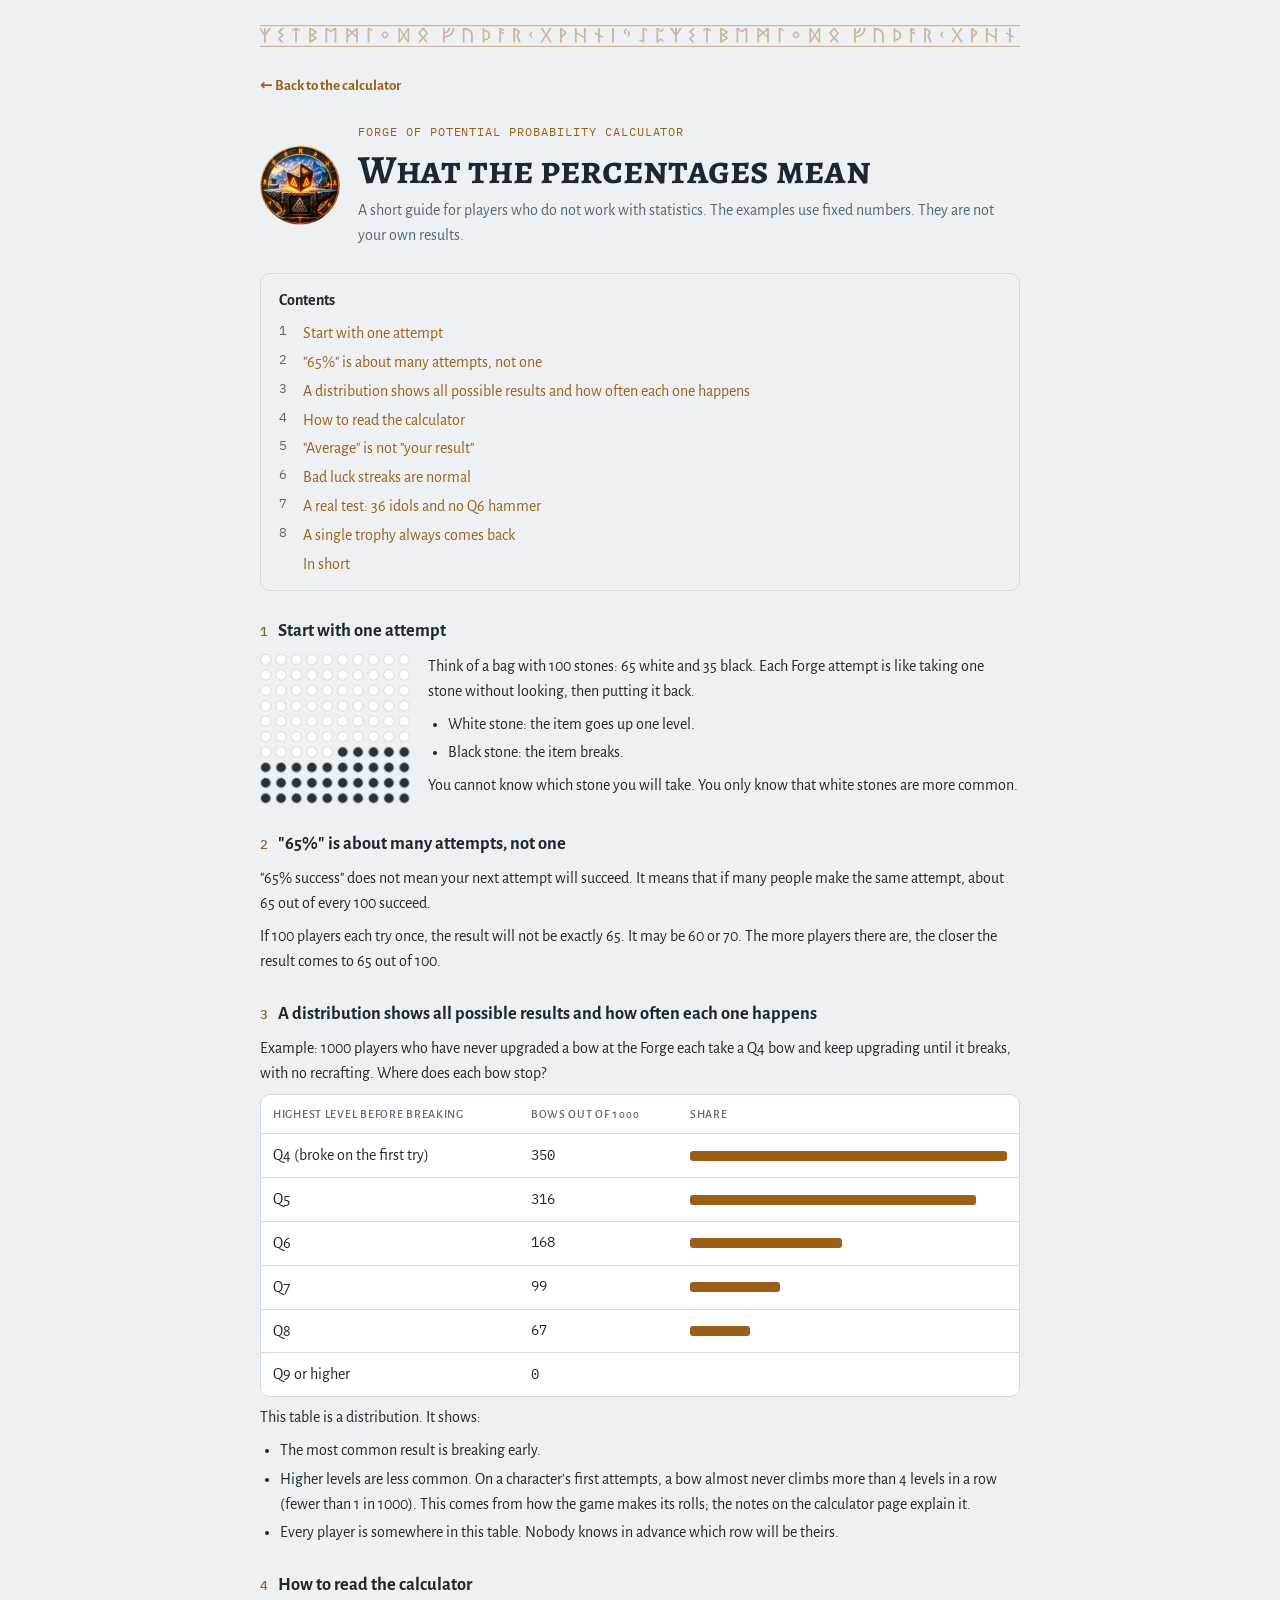
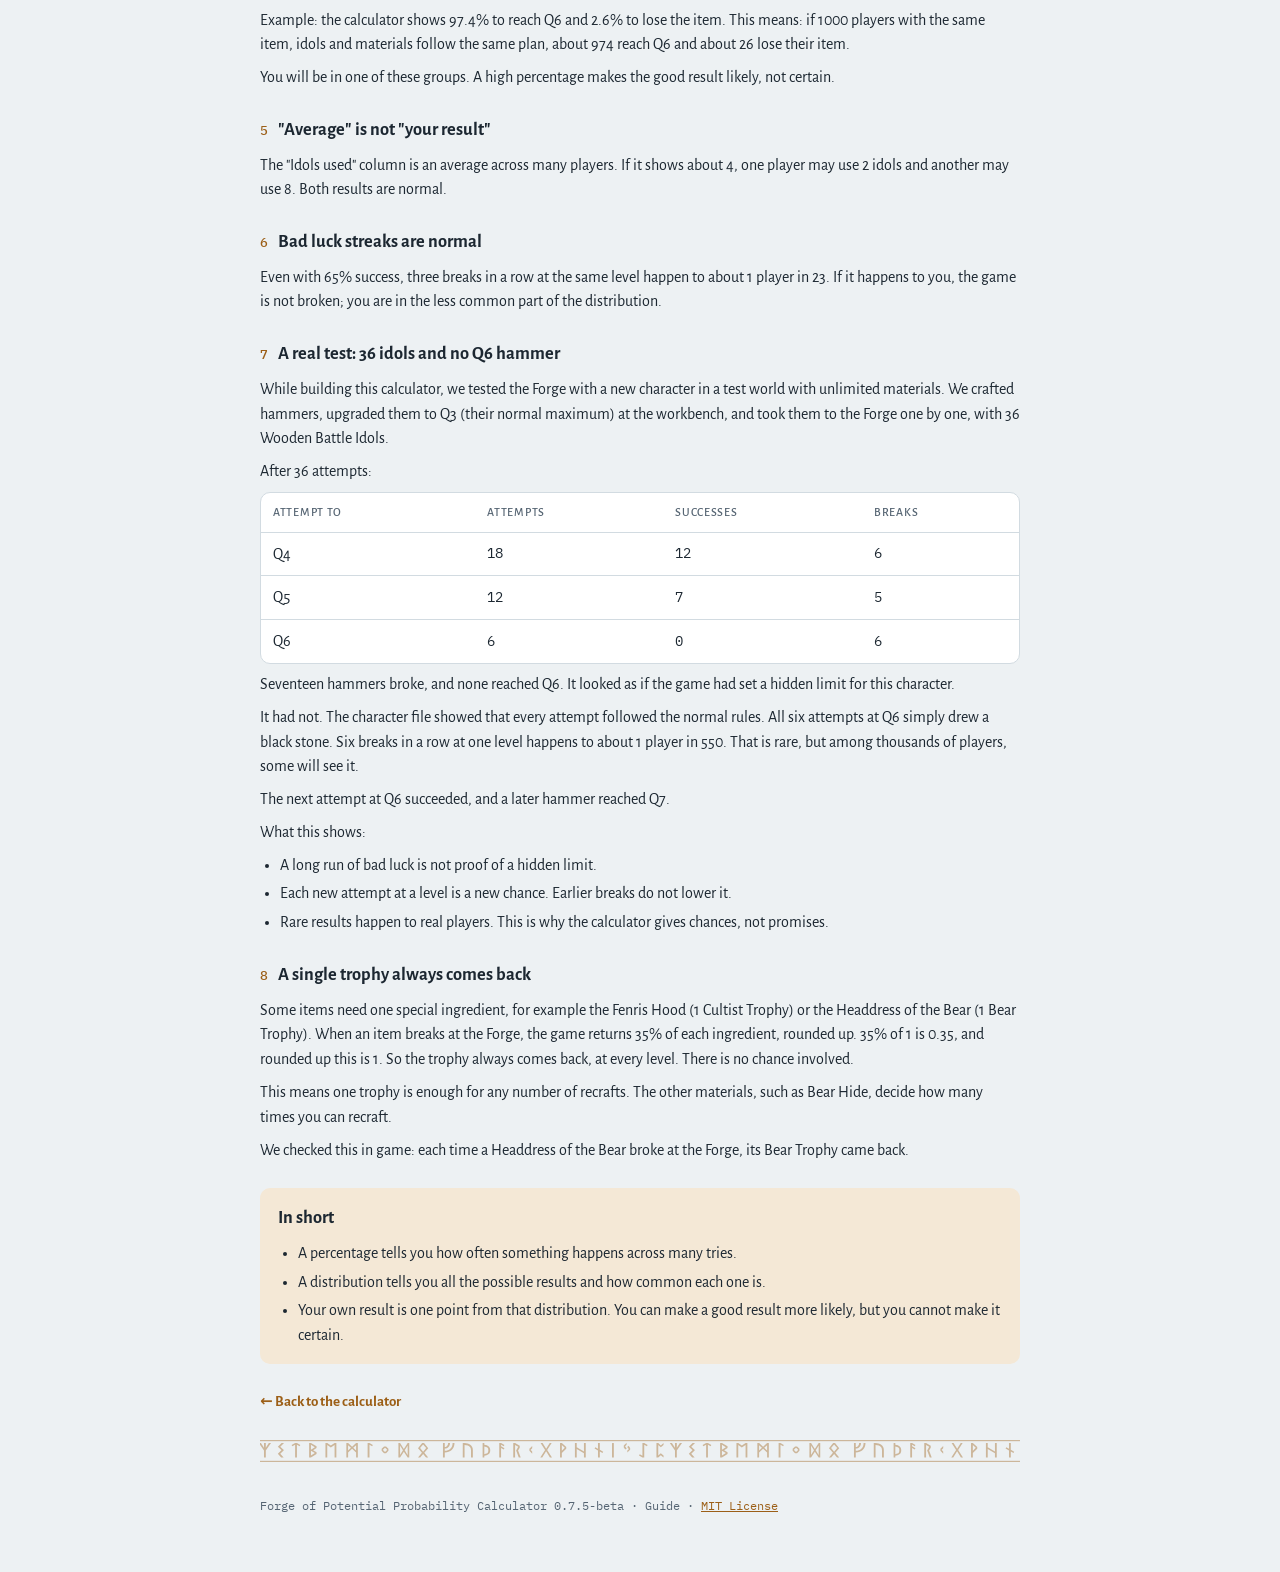
==== commit 7ef84c55: "Guide: contents list and section anchors (0.7.5-beta) Co-Authored-By: Claude Opus 5.5 <noreply@anthr" ====
--- a/guide.html
+++ b/guide.html
@@ -24,7 +24,22 @@
     </div>
   </header>
 
-  <section class="step">
+  <nav class="toc" aria-labelledby="toc-title">
+    <h2 id="toc-title">Contents</h2>
+    <ul>
+      <li><a href="#one-attempt"><span class="no">1</span>Start with one attempt</a></li>
+      <li><a href="#many-attempts"><span class="no">2</span>"65%" is about many attempts, not one</a></li>
+      <li><a href="#distribution"><span class="no">3</span>A distribution shows all possible results and how often each one happens</a></li>
+      <li><a href="#read-the-calculator"><span class="no">4</span>How to read the calculator</a></li>
+      <li><a href="#average"><span class="no">5</span>"Average" is not "your result"</a></li>
+      <li><a href="#bad-luck-streaks"><span class="no">6</span>Bad luck streaks are normal</a></li>
+      <li><a href="#hammer-test"><span class="no">7</span>A real test: 36 idols and no Q6 hammer</a></li>
+      <li><a href="#single-trophy"><span class="no">8</span>A single trophy always comes back</a></li>
+      <li><a href="#in-short"><span class="no"></span>In short</a></li>
+    </ul>
+  </nav>
+
+  <section class="step" id="one-attempt">
     <h2><span class="no">1</span>Start with one attempt</h2>
     <div class="bag-row">
       <img class="bag" src="img/stones.svg" width="150" height="150" alt="A bag of 100 stones: 65 white and 35 black">
@@ -39,13 +54,13 @@
     </div>
   </section>
 
-  <section class="step">
+  <section class="step" id="many-attempts">
     <h2><span class="no">2</span>"65%" is about many attempts, not one</h2>
     <p>"65% success" does not mean your next attempt will succeed. It means that if many people make the same attempt, about 65 out of every 100 succeed.</p>
     <p>If 100 players each try once, the result will not be exactly 65. It may be 60 or 70. The more players there are, the closer the result comes to 65 out of 100.</p>
   </section>
 
-  <section class="step">
+  <section class="step" id="distribution">
     <h2><span class="no">3</span>A distribution shows all possible results and how often each one happens</h2>
     <p>Example: 1000 players who have never upgraded a bow at the Forge each take a Q4 bow and keep upgrading until it breaks, with no recrafting. Where does each bow stop?</p>
     <div class="tablewrap">
@@ -69,23 +84,23 @@
     </ul>
   </section>
 
-  <section class="step">
+  <section class="step" id="read-the-calculator">
     <h2><span class="no">4</span>How to read the calculator</h2>
     <p>Example: the calculator shows 97.4% to reach Q6 and 2.6% to lose the item. This means: if 1000 players with the same item, idols and materials follow the same plan, about 974 reach Q6 and about 26 lose their item.</p>
     <p>You will be in one of these groups. A high percentage makes the good result likely, not certain.</p>
   </section>
 
-  <section class="step">
+  <section class="step" id="average">
     <h2><span class="no">5</span>"Average" is not "your result"</h2>
     <p>The "Idols used" column is an average across many players. If it shows about 4, one player may use 2 idols and another may use 8. Both results are normal.</p>
   </section>
 
-  <section class="step">
+  <section class="step" id="bad-luck-streaks">
     <h2><span class="no">6</span>Bad luck streaks are normal</h2>
     <p>Even with 65% success, three breaks in a row at the same level happen to about 1 player in 23. If it happens to you, the game is not broken; you are in the less common part of the distribution.</p>
   </section>
 
-  <section class="step">
+  <section class="step" id="hammer-test">
     <h2><span class="no">7</span>A real test: 36 idols and no Q6 hammer</h2>
     <p>While building this calculator, we tested the Forge with a new character in a test world with unlimited materials. We crafted hammers, upgraded them to Q3 (their normal maximum) at the workbench, and took them to the Forge one by one, with 36 Wooden Battle Idols.</p>
     <p>After 36 attempts:</p>
@@ -110,14 +125,14 @@
     </ul>
   </section>
 
-  <section class="step">
+  <section class="step" id="single-trophy">
     <h2><span class="no">8</span>A single trophy always comes back</h2>
     <p>Some items need one special ingredient, for example the Fenris Hood (1 Cultist Trophy) or the Headdress of the Bear (1 Bear Trophy). When an item breaks at the Forge, the game returns 35% of each ingredient, rounded up. 35% of 1 is 0.35, and rounded up this is 1. So the trophy always comes back, at every level. There is no chance involved.</p>
     <p>This means one trophy is enough for any number of recrafts. The other materials, such as Bear Hide, decide how many times you can recraft.</p>
     <p>We checked this in game: each time a Headdress of the Bear broke at the Forge, its Bear Trophy came back.</p>
   </section>
 
-  <section class="step short">
+  <section class="step short" id="in-short">
     <h2>In short</h2>
     <ul>
       <li>A percentage tells you how often something happens across many tries.</li>
--- a/css/style.css
+++ b/css/style.css
@@ -201,6 +201,14 @@
 .step h2 { margin: 0; font-size: 1.15rem; font-weight: 700; display: flex; gap: 10px; align-items: baseline; text-wrap: balance; }
 .step .no { font-family: var(--mono); font-size: 13px; font-weight: 500; color: var(--accent); }
 .step p { margin: 0; }
+/* Guide contents list; the sections it links to keep a little space above them when jumped to */
+.toc { border: 1px solid var(--line); border-radius: 10px; padding: 14px 18px; }
+.toc h2 { margin: 0 0 8px; font-size: 1rem; font-weight: 700; }
+.toc ul { margin: 0; padding: 0; list-style: none; display: grid; gap: 4px; }
+.toc a { display: grid; grid-template-columns: 1.5em minmax(0, 1fr); text-decoration: none; }
+.toc a:hover { text-decoration: underline; }
+.toc .no { font-family: var(--mono); font-size: 13px; color: var(--muted); }
+.guide section[id] { scroll-margin-top: 16px; }
 .step ul { margin: 0; padding-left: 20px; display: grid; gap: 4px; }
 
 .bag-row { display: grid; grid-template-columns: 150px minmax(0, 1fr); gap: 18px; align-items: start; }
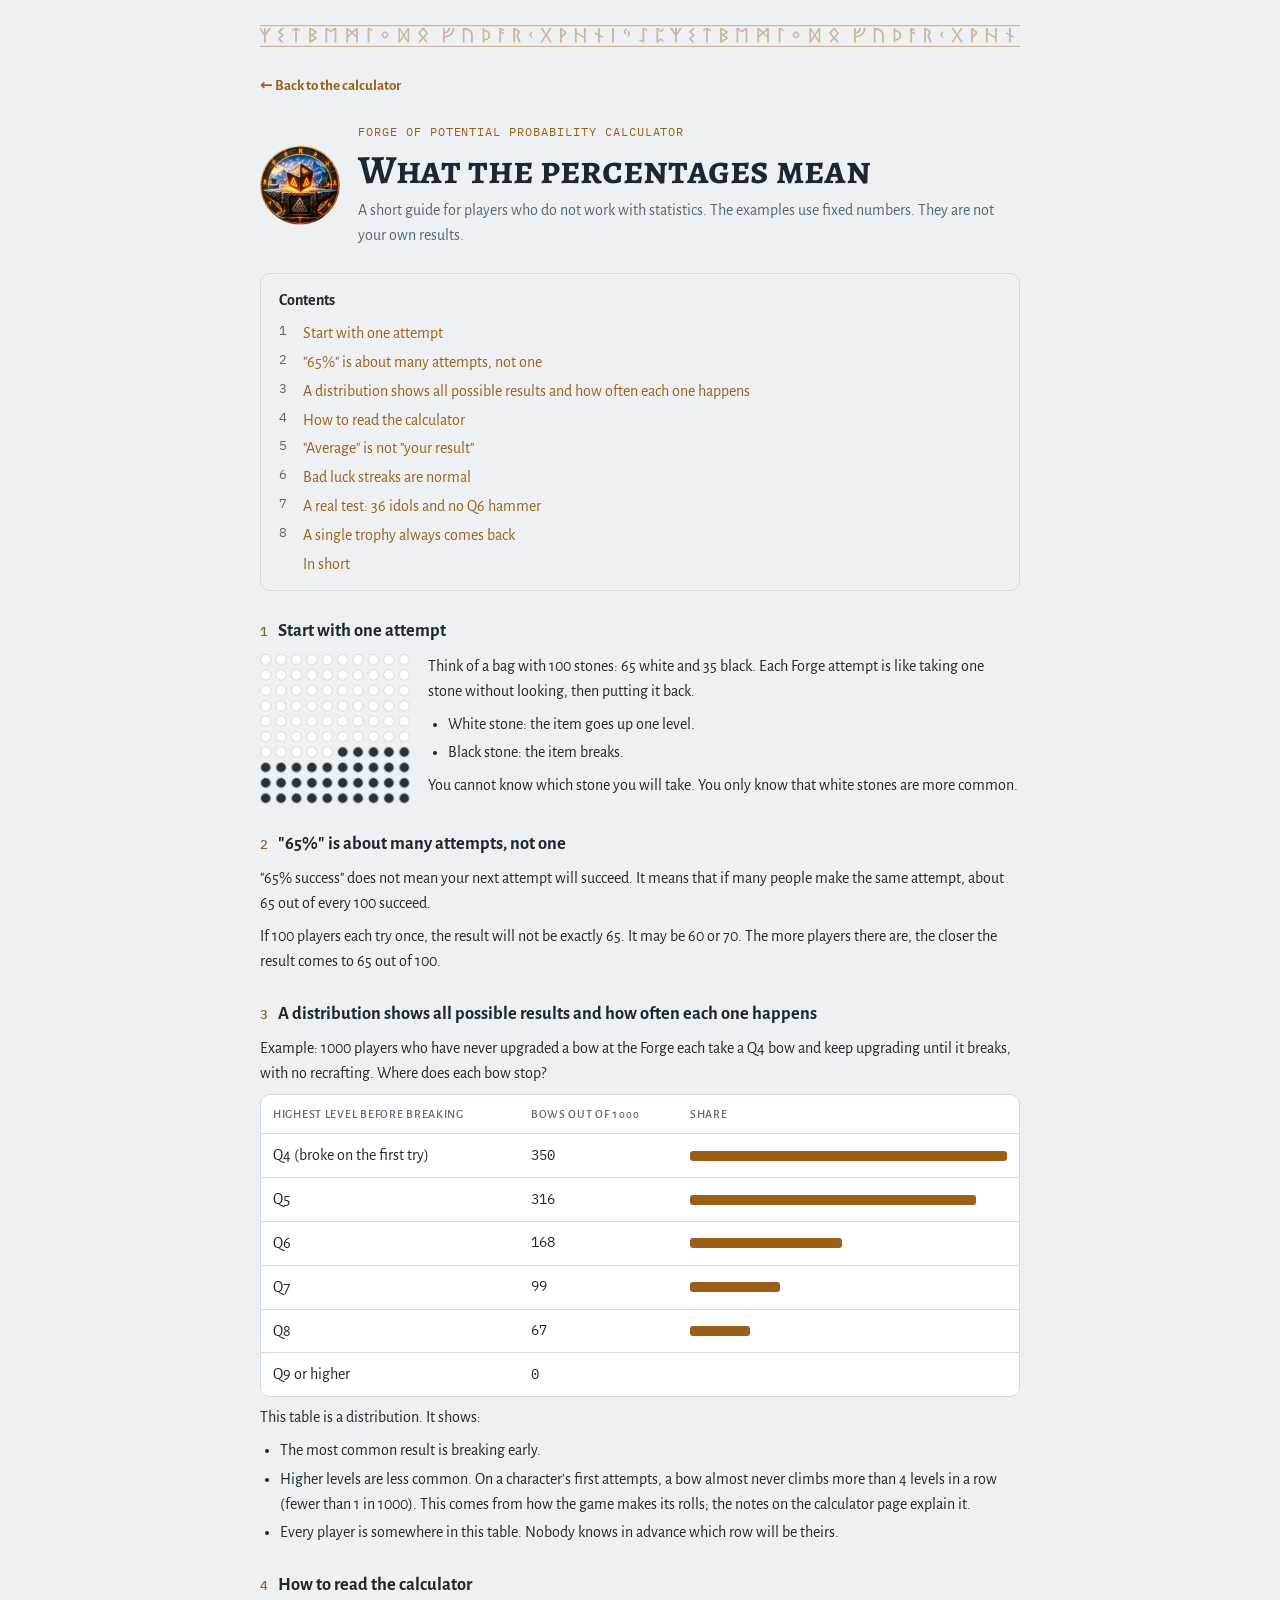
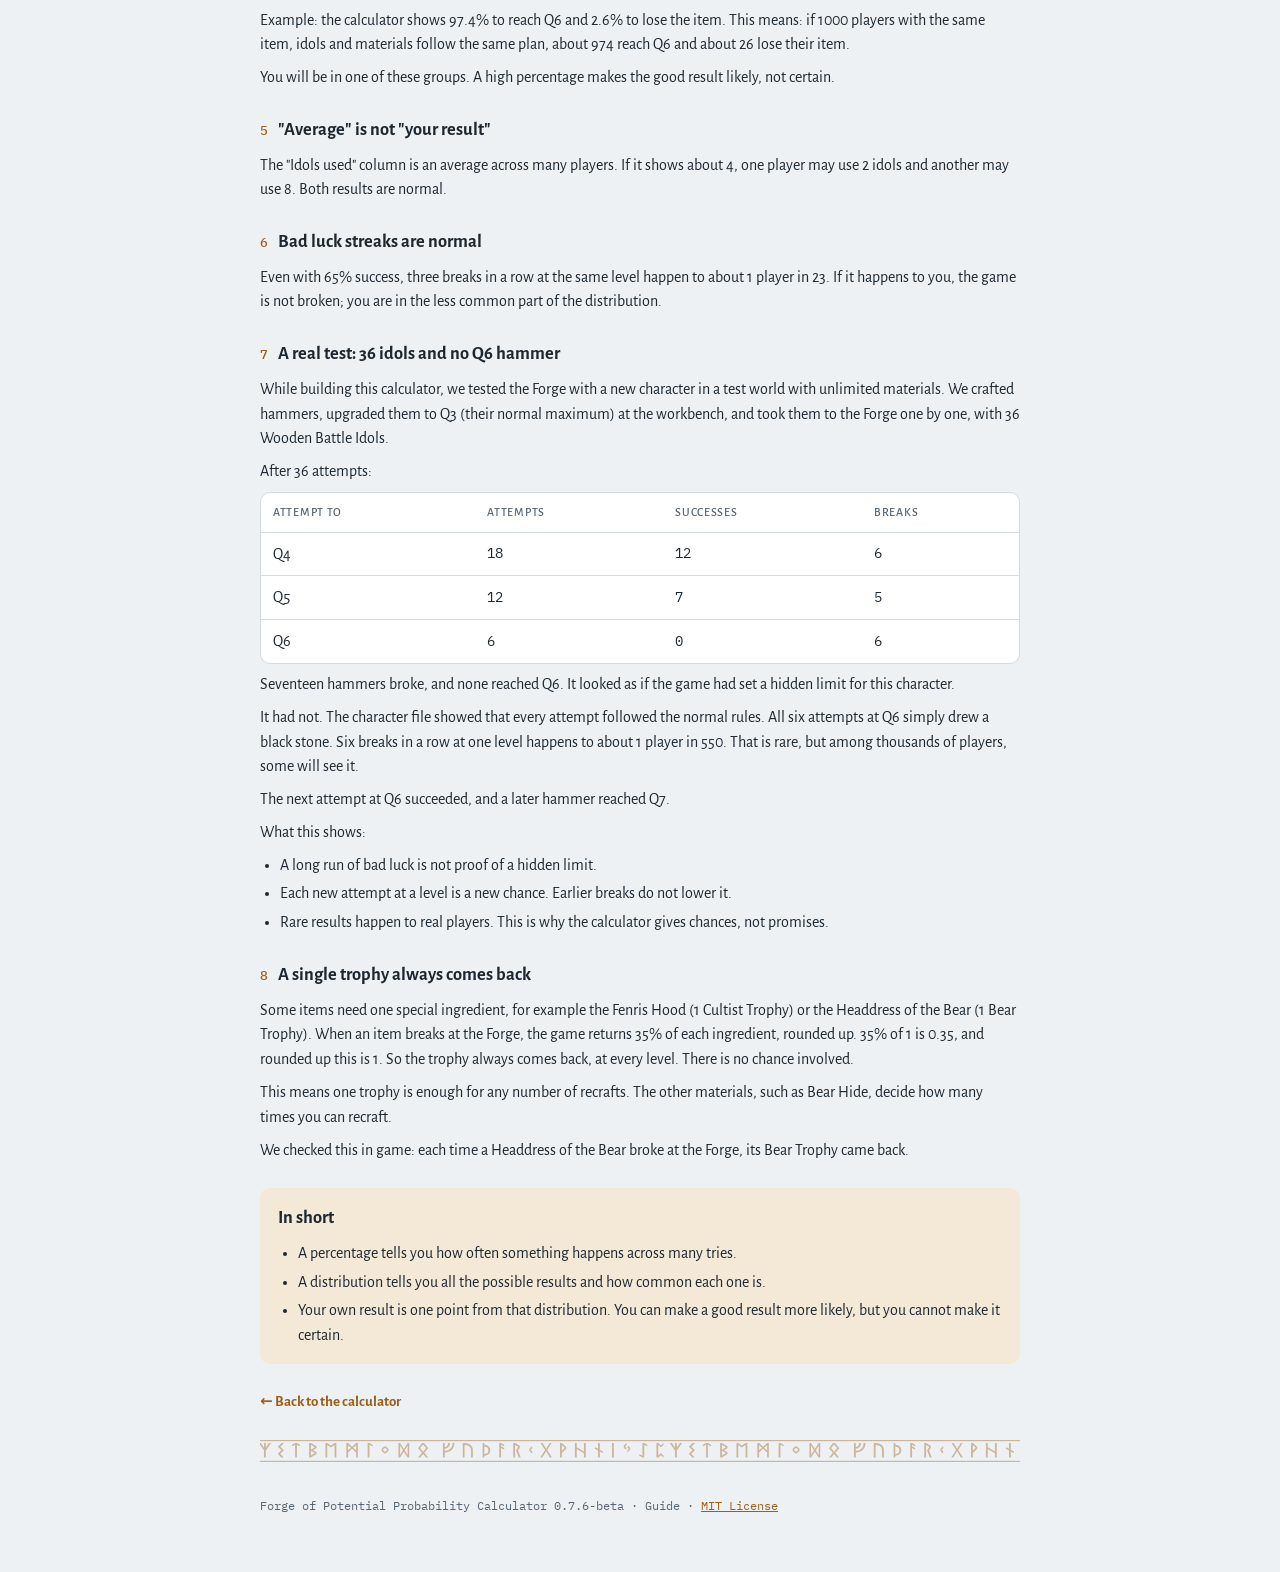
==== commit 539f5952: "Short addresses on the live site (0.7.6-beta) Co-Authored-By: Claude Opus 5.5 <noreply@anthropic.com" ====
--- a/guide.html
+++ b/guide.html
@@ -146,5 +146,6 @@
   <footer class="foot">Forge of Potential Probability Calculator <span id="appVersion"></span> · Guide · <a href="https://github.com/szsahin/fop-calculator/blob/main/LICENSE" target="_blank" rel="noopener">MIT License</a></footer>
 </div>
 <script src="js/version.js"></script>
+<script src="js/links.js"></script>
 </body>
 </html>
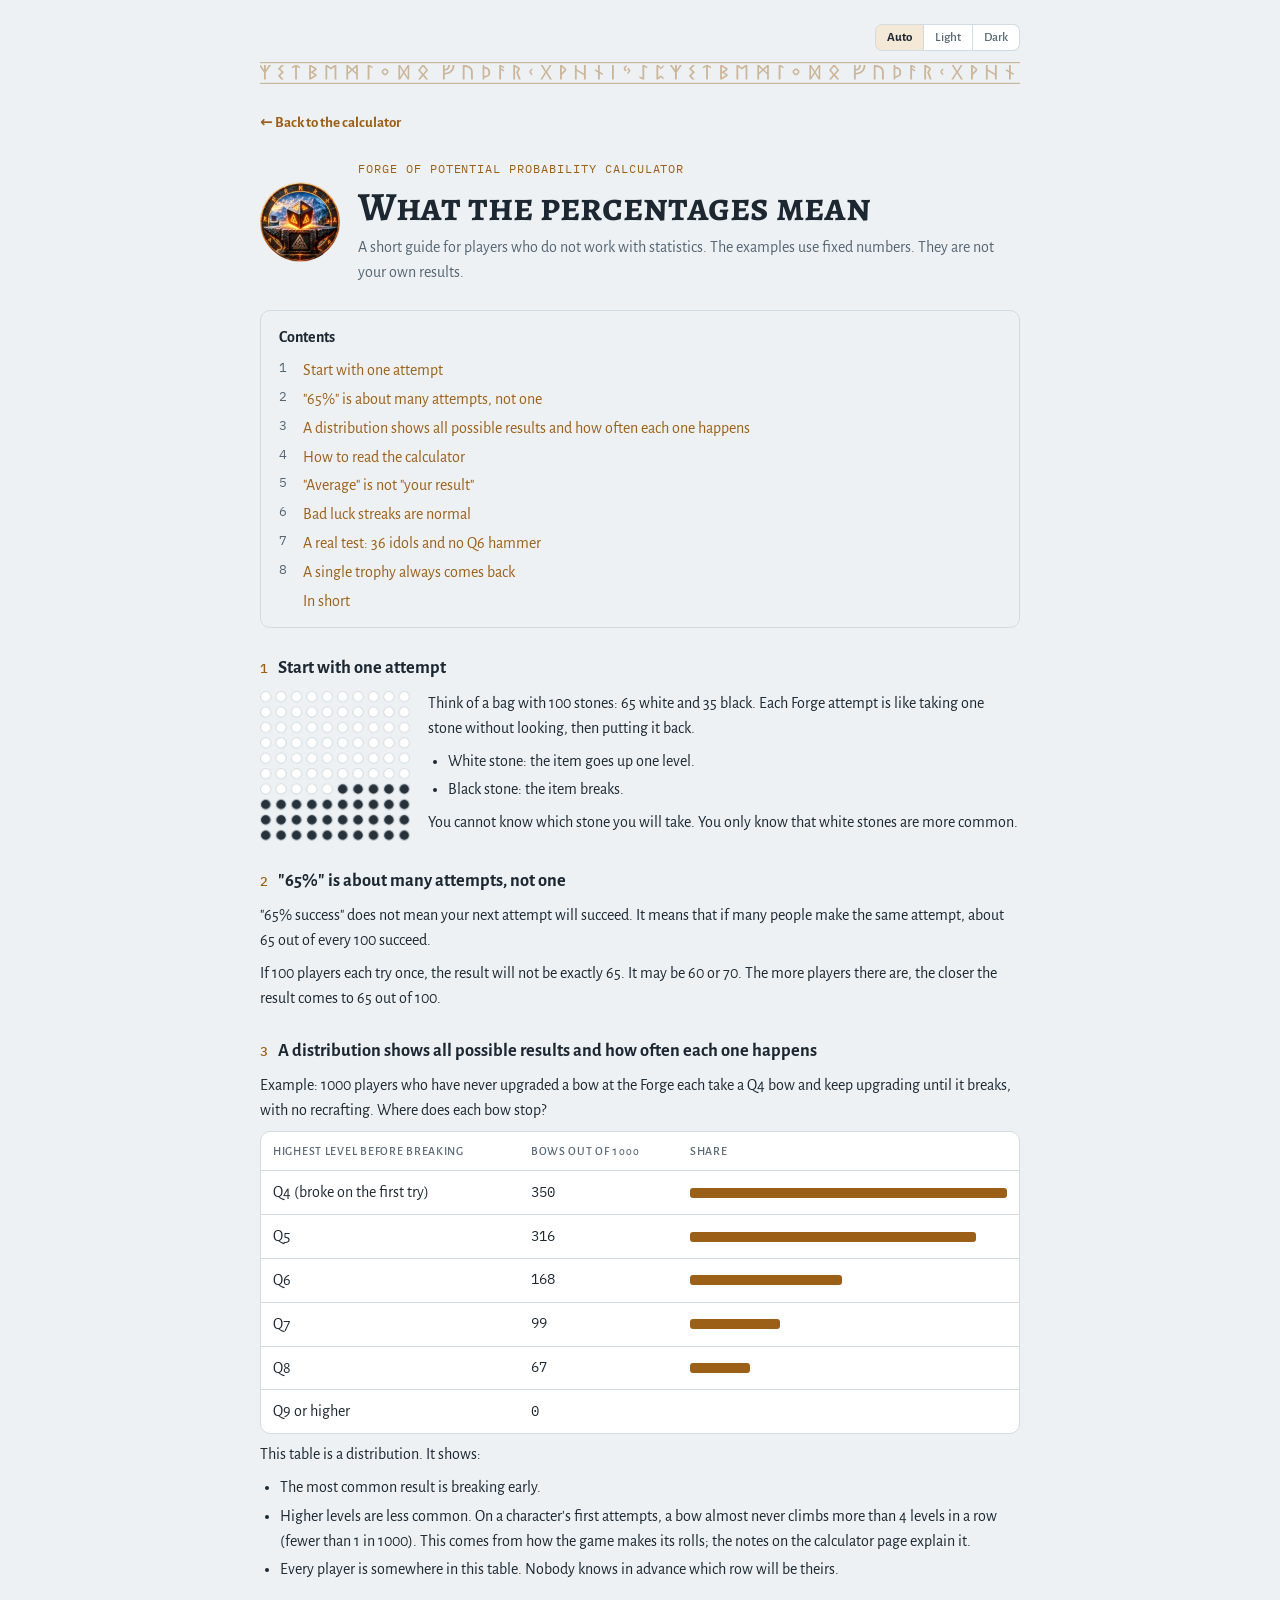
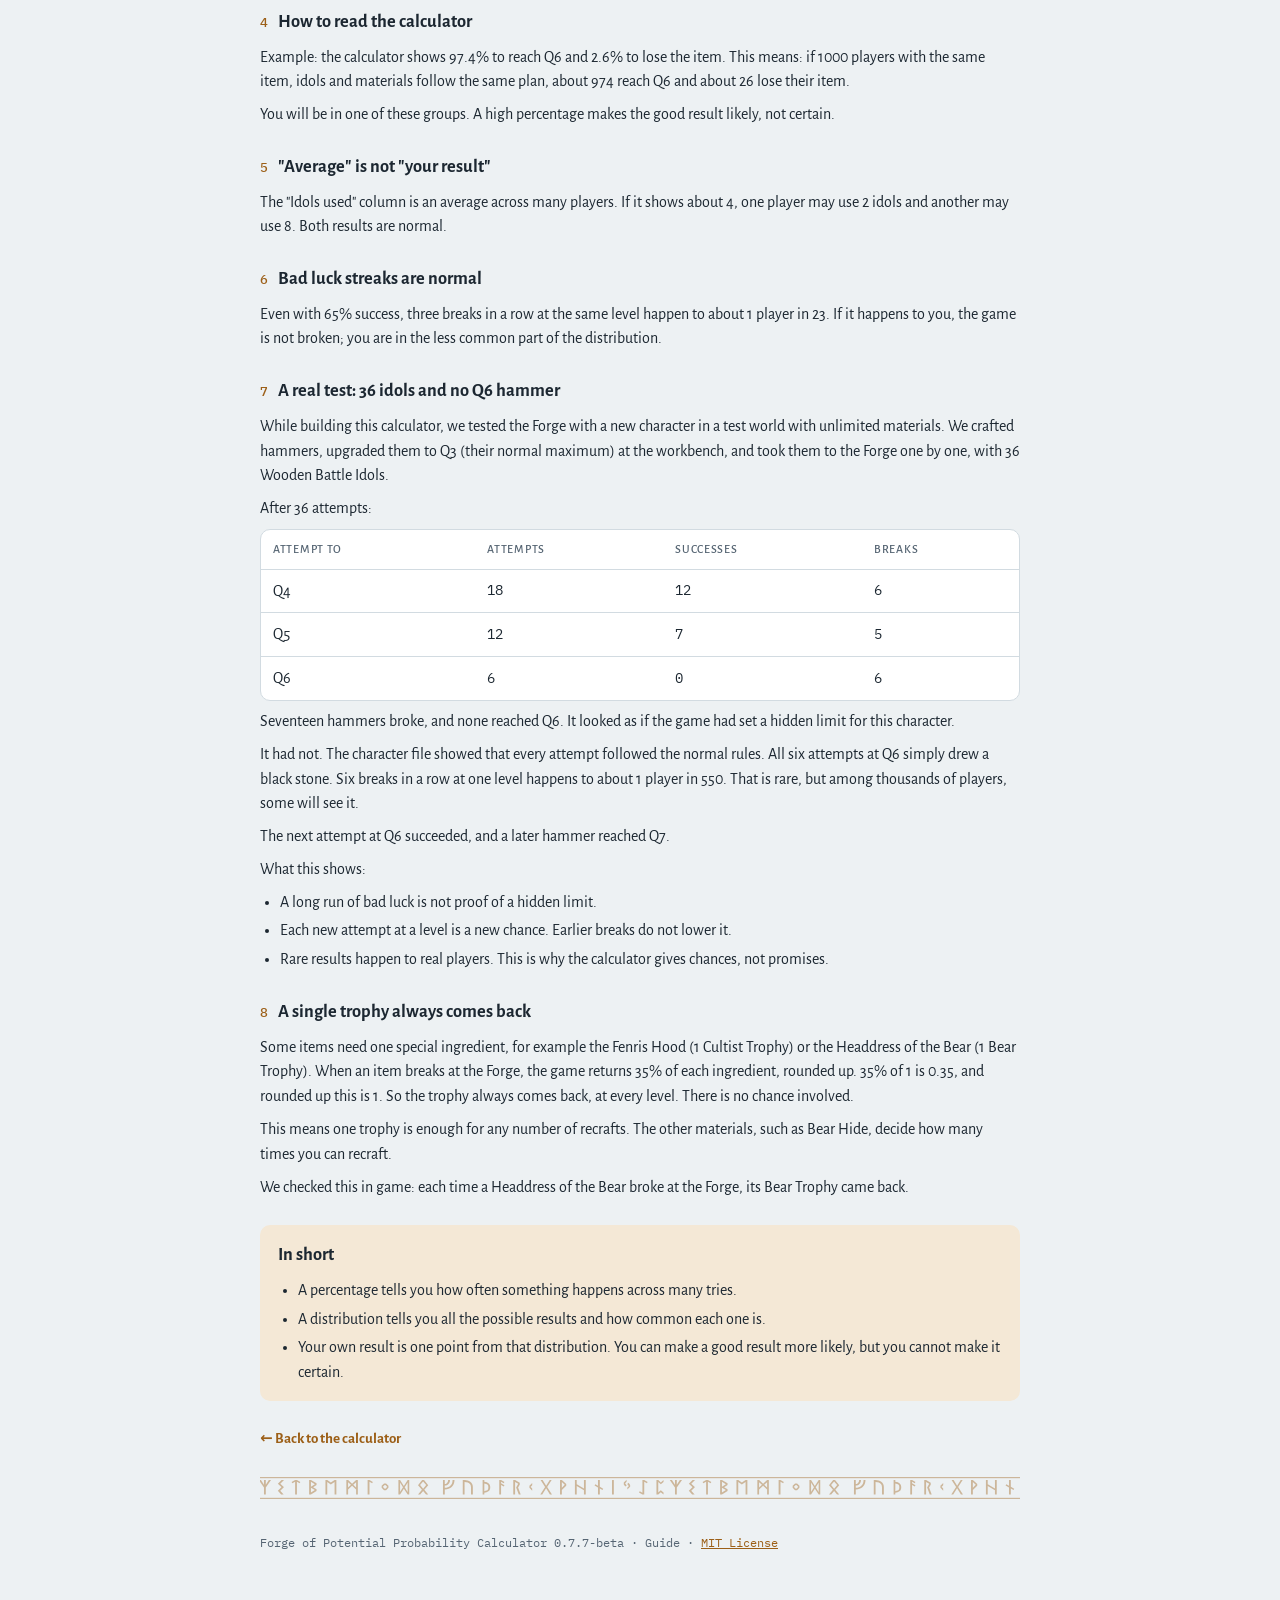
==== commit 6d31558c: "Color theme picker: Auto, Light, Dark (0.7.7-beta) Co-Authored-By: Claude Opus 5.5 <noreply@anthropi" ====
--- a/guide.html
+++ b/guide.html
@@ -9,9 +9,13 @@
 <link rel="icon" type="image/png" sizes="32x32" href="img/favicon-32.png">
 <link rel="apple-touch-icon" sizes="180x180" href="img/apple-touch-icon.png">
 <link rel="stylesheet" href="css/style.css">
+<script src="js/theme.js"></script>
 </head>
 <body>
 <div class="wrap guide">
+  <div class="themebar" id="themePick" role="group" aria-label="Color theme" hidden>
+    <button type="button" data-theme="auto" title="Follow the system setting">Auto</button><button type="button" data-theme="light">Light</button><button type="button" data-theme="dark">Dark</button>
+  </div>
   <div class="rune-band" aria-hidden="true"></div>
   <a class="back" href="index.html">← Back to the calculator</a>
 
--- a/css/style.css
+++ b/css/style.css
@@ -58,6 +58,17 @@
   padding-right: max(16px, env(safe-area-inset-right, 0px));
 }
 a { color: var(--accent); }
+
+/* Color theme picker (Auto / Light / Dark), top right of both pages */
+.themebar { display: flex; justify-content: flex-end; margin-bottom: 10px; }
+.themebar button { font: 500 13px/1 var(--body); padding: 6px 11px; border: 1px solid var(--line); background: var(--surface); color: var(--muted); cursor: pointer; }
+.themebar button + button { border-left: 0; }
+.themebar button:first-child { border-radius: 7px 0 0 7px; }
+.themebar button:last-child { border-radius: 0 7px 7px 0; }
+.themebar button[aria-pressed="true"] { background: var(--accent-soft); color: var(--ink); font-weight: 700; }
+.themebar button:focus-visible { outline: 2px solid var(--accent); outline-offset: 1px; position: relative; }
+.guide .themebar { margin-bottom: -16px; }   /* the guide spaces its parts with a 26px grid gap */
+@media print { .themebar { display: none; } }
 a:focus-visible { outline: 2px solid var(--accent); outline-offset: 2px; }
 
 .top { display: grid; gap: 6px; }
@@ -70,7 +81,7 @@
 .rune-band { height: 24px; margin: 0 0 20px; background: var(--accent); opacity: 0.4; pointer-events: none;
   -webkit-mask: url('data:image/svg+xml,%3Csvg xmlns="http://www.w3.org/2000/svg" width="411.0" height="24" viewBox="0 0 411.0 24"%3E%3Crect x="0" y="1" width="411.0" height="1.2"/%3E%3Crect x="0" y="21.8" width="411.0" height="1.2"/%3E%3Cpath d="M7.96425 18.5V4.041499999999999H9.78675V7.969999999999999Q10.79925 7.969999999999999 11.538375 7.443499999999999Q12.2775 6.917 12.682500000000001 6.0665Q13.0875 5.215999999999999 13.0875 4.244V4.041499999999999H15.01125V4.264249999999999Q15.01125 5.378 14.596125 6.339875Q14.181000000000001 7.30175 13.452 8.030750000000001Q12.722999999999999 8.75975 11.781375 9.174875Q10.83975 9.59 9.78675 9.59V11.83775Q11.40675 11.83775 12.814125 11.31125Q14.2215 10.784749999999999 15.284624999999998 9.7925Q16.347749999999998 8.80025 16.95525 7.403Q17.56275 6.005749999999999 17.56275 4.244V4.041499999999999H19.4865V4.264249999999999Q19.4865 6.41075 18.7575 8.11175Q18.0285 9.81275 16.71225 11.0075Q15.396 12.20225 13.624125000000001 12.83Q11.852250000000002 13.45775 9.78675 13.45775V18.5Z"/%3E%3Cpath d="M27.7545 18.5V4.041499999999999H29.67825Q31.17675 4.041499999999999 32.63475 4.4464999999999995Q34.09275 4.8515 35.277375000000006 5.7121249999999995Q36.462 6.572749999999999 37.17075 7.9396249999999995Q37.8795 9.3065 37.8795 11.250499999999999V18.5H35.99625V11.35175Q35.99625 9.44825 35.1255 8.263625Q34.25475 7.078999999999999 32.79675 6.522124999999999Q31.33875 5.965249999999999 29.577 5.965249999999999V18.5Z"/%3E%3Cpath d="M47.6055 18.5V4.041499999999999H49.32675V5.823499999999999Q52.2225 6.16775 53.741249999999994 7.403Q55.26 8.63825 55.26 11.068249999999999Q55.26 12.647749999999998 54.763875 13.690624999999999Q54.26775 14.7335 53.417249999999996 15.351125Q52.56675 15.96875 51.51375 16.282625Q50.46075 16.5965 49.32675 16.718V18.5ZM49.32675 15.179Q50.643 14.95625 51.534 14.581625Q52.425 14.207 52.880624999999995 13.407125Q53.33625 12.60725 53.33625 11.129Q53.33625 9.32675 52.354124999999996 8.506625Q51.372 7.686499999999999 49.32675 7.4435Z"/%3E%3Cpath d="M64.23675 18.5V4.041499999999999H66.05925L69.46125 6.046249999999999L68.7525 7.26125L66.05925 5.702V7.30175L69.46125 9.3065L68.7525 10.5215L66.05925 8.96225V18.5Z"/%3E%3Cpath d="M78.25575 18.5V4.041499999999999H80.07825L84.73575 6.6739999999999995V8.6585L83.07525 11.51375L85.728 18.5H83.784L81.1515 11.4125L83.19675 7.86875L80.07825 6.106999999999999V18.5Z"/%3E%3Cpath d="M97.19550000000001 14.7335 94.40100000000001 11.716249999999999V9.85325L97.21575 7.1195V9.347L95.7375 10.7645V10.886L97.19550000000001 12.425Z"/%3E%3Cpath d="M105.28125000000001 18.5 110.08050000000001 10.966999999999999 105.58500000000001 4.041499999999999H107.61000000000001L111.15375000000002 9.7115L114.71775000000001 4.041499999999999H116.64150000000001L112.16625 10.9265L116.98575000000001 18.5H114.92025000000001L111.09300000000002 12.2225L107.20500000000001 18.5Z"/%3E%3Cpath d="M125.03100000000002 18.5V4.041499999999999H126.85350000000001L131.24775000000002 7.969999999999999V9.671L126.85350000000001 13.883V18.5ZM126.85350000000001 11.696 129.74925000000002 8.80025 126.85350000000001 6.0665Z"/%3E%3Cpath d="M139.92075 18.5V4.041499999999999H141.74325000000002V8.1725L148.95225 12.44525V4.041499999999999H150.77475V18.5H148.95225V14.26775L141.74325000000002 10.076V18.5Z"/%3E%3Cpath d="M162.9915 18.5V11.453L159.56925 9.44825L160.29825 8.1725L162.9915 9.77225V4.041499999999999H164.81400000000002V10.8455L168.216 12.850249999999999L167.50725 14.065249999999999L164.81400000000002 12.506V18.5Z"/%3E%3Cpath d="M176.99025 18.5V4.041499999999999H178.85325V18.5Z"/%3E%3Cpath d="M190.30050000000003 10.54175 188.78175000000002 8.4155V6.5525L191.59650000000002 3.8187499999999996V5.84375L190.17900000000003 7.26125V7.38275L191.69775 9.48875ZM192.32550000000003 13.57925V11.55425L193.74300000000002 10.13675V10.01525L192.22425 7.90925L193.62150000000003 6.856249999999999L195.14025000000004 8.9825V10.8455Z"/%3E%3Cpath d="M207.41775 18.5 203.99550000000002 16.49525 204.7245 15.2195 207.41775 16.81925V4.041499999999999H209.24025000000003L212.64225000000002 6.046249999999999L211.9335 7.26125L209.24025000000003 5.702V18.5Z"/%3E%3Cpath d="M221.43675000000002 18.5V4.041499999999999H223.25925000000004L225.79050000000004 6.390499999999999L228.54450000000003 4.041499999999999V5.965249999999999L225.81075 8.31425L223.25925000000004 6.0665V16.53575L225.81075 14.22725L228.54450000000003 16.57625V18.5L225.79050000000004 16.151L223.25925000000004 18.5Z"/%3E%3Cpath d="M239.99175000000002 18.5V11.493500000000001L234.76725000000002 4.041499999999999H236.95425000000003L239.99175000000002 8.8205V4.041499999999999H241.81425000000002V8.8205L244.85175 4.041499999999999H247.03875000000002L241.81425000000002 11.493500000000001V18.5Z"/%3E%3Cpath d="M257.16975 18.5 253.82850000000002 14.855V14.774000000000001L257.37225 11.129V11.048L253.82850000000002 7.7675V7.686499999999999L257.57475000000005 4.041499999999999H260.04525L256.2585 7.686499999999999V7.7675L259.84275 11.027750000000001V11.129L256.2585 14.774000000000001V14.855L259.64025000000004 18.5Z"/%3E%3Cpath d="M271.10775000000007 18.5V5.641249999999999L268.31325000000004 7.139749999999999L267.58425000000005 5.9247499999999995L271.10775000000007 4.041499999999999H272.93025000000006L276.33225000000004 6.046249999999999L275.62350000000004 7.26125L272.93025000000006 5.702V18.5Z"/%3E%3Cpath d="M285.12675 18.5V4.041499999999999H286.94925L292.55850000000004 7.362499999999999V9.0635L289.13625 11.18975L292.55850000000004 13.235V14.936L286.94925 18.5ZM286.94925 10.683499999999999 290.8575 8.19275 286.94925 5.863999999999999ZM286.94925 16.556 290.8575 14.065249999999999 286.94925 11.7365Z"/%3E%3Cpath d="M301.434 18.5V4.041499999999999H303.2565L306.82050000000004 6.593L310.56675 4.041499999999999H312.38925000000006V18.5H310.56675V6.046249999999999L306.82050000000004 8.55725L303.2565 6.0665V18.5Z"/%3E%3Cpath d="M322.338 18.5V4.041499999999999H324.09975000000003L328.08900000000006 7.7675L332.09850000000006 4.041499999999999H333.86025V18.5H332.09850000000006V13.53875L328.10925000000003 9.833L324.09975000000003 13.559000000000001V18.5ZM332.09850000000006 11.47325V6.12725L329.223 8.80025ZM324.09975000000003 11.47325 326.97525 8.78 324.09975000000003 6.147499999999999Z"/%3E%3Cpath d="M343.60650000000004 18.5V4.041499999999999H345.44925000000006L348.85125000000005 6.046249999999999L348.14250000000004 7.30175L345.4897500000001 5.7425V18.5Z"/%3E%3Cpath d="M360.03525 14.26775 357.64575 11.716249999999999V9.85325L360.03525 7.5245H362.06025000000005L364.44975000000005 9.85325V11.716249999999999L362.06025000000005 14.26775ZM360.744 12.748999999999999H361.35150000000004L363.11325000000005 10.886V10.7645L361.35150000000004 9.04325H360.744L358.98225 10.7645V10.886Z"/%3E%3Cpath d="M374.3985 18.5V4.041499999999999H376.07925L379.84575 9.93425L383.673 4.041499999999999H385.2525V18.5H383.673L379.84575 12.6275L376.07925 18.5ZM383.59200000000004 15.88775H383.673V6.6739999999999995H383.59200000000004L380.7165 11.27075ZM376.07925 15.76625H376.16025L378.975 11.27075L376.16025 6.795499999999999H376.07925Z"/%3E%3Cpath d="M394.0065 18.5 397.95525000000004 13.842500000000001 394.0065 9.16475 398.13750000000005 4.041499999999999H400.041L404.25300000000004 9.16475L400.30425 13.842500000000001L404.25300000000004 18.5H402.04575L399.12975 14.95625L396.21375 18.5ZM399.12975 12.7085 402.16725 9.12425 399.08925000000005 5.378 396.09225000000004 9.12425Z"/%3E%3C/svg%3E') center / auto 24px repeat-x; mask: url('data:image/svg+xml,%3Csvg xmlns="http://www.w3.org/2000/svg" width="411.0" height="24" viewBox="0 0 411.0 24"%3E%3Crect x="0" y="1" width="411.0" height="1.2"/%3E%3Crect x="0" y="21.8" width="411.0" height="1.2"/%3E%3Cpath d="M7.96425 18.5V4.041499999999999H9.78675V7.969999999999999Q10.79925 7.969999999999999 11.538375 7.443499999999999Q12.2775 6.917 12.682500000000001 6.0665Q13.0875 5.215999999999999 13.0875 4.244V4.041499999999999H15.01125V4.264249999999999Q15.01125 5.378 14.596125 6.339875Q14.181000000000001 7.30175 13.452 8.030750000000001Q12.722999999999999 8.75975 11.781375 9.174875Q10.83975 9.59 9.78675 9.59V11.83775Q11.40675 11.83775 12.814125 11.31125Q14.2215 10.784749999999999 15.284624999999998 9.7925Q16.347749999999998 8.80025 16.95525 7.403Q17.56275 6.005749999999999 17.56275 4.244V4.041499999999999H19.4865V4.264249999999999Q19.4865 6.41075 18.7575 8.11175Q18.0285 9.81275 16.71225 11.0075Q15.396 12.20225 13.624125000000001 12.83Q11.852250000000002 13.45775 9.78675 13.45775V18.5Z"/%3E%3Cpath d="M27.7545 18.5V4.041499999999999H29.67825Q31.17675 4.041499999999999 32.63475 4.4464999999999995Q34.09275 4.8515 35.277375000000006 5.7121249999999995Q36.462 6.572749999999999 37.17075 7.9396249999999995Q37.8795 9.3065 37.8795 11.250499999999999V18.5H35.99625V11.35175Q35.99625 9.44825 35.1255 8.263625Q34.25475 7.078999999999999 32.79675 6.522124999999999Q31.33875 5.965249999999999 29.577 5.965249999999999V18.5Z"/%3E%3Cpath d="M47.6055 18.5V4.041499999999999H49.32675V5.823499999999999Q52.2225 6.16775 53.741249999999994 7.403Q55.26 8.63825 55.26 11.068249999999999Q55.26 12.647749999999998 54.763875 13.690624999999999Q54.26775 14.7335 53.417249999999996 15.351125Q52.56675 15.96875 51.51375 16.282625Q50.46075 16.5965 49.32675 16.718V18.5ZM49.32675 15.179Q50.643 14.95625 51.534 14.581625Q52.425 14.207 52.880624999999995 13.407125Q53.33625 12.60725 53.33625 11.129Q53.33625 9.32675 52.354124999999996 8.506625Q51.372 7.686499999999999 49.32675 7.4435Z"/%3E%3Cpath d="M64.23675 18.5V4.041499999999999H66.05925L69.46125 6.046249999999999L68.7525 7.26125L66.05925 5.702V7.30175L69.46125 9.3065L68.7525 10.5215L66.05925 8.96225V18.5Z"/%3E%3Cpath d="M78.25575 18.5V4.041499999999999H80.07825L84.73575 6.6739999999999995V8.6585L83.07525 11.51375L85.728 18.5H83.784L81.1515 11.4125L83.19675 7.86875L80.07825 6.106999999999999V18.5Z"/%3E%3Cpath d="M97.19550000000001 14.7335 94.40100000000001 11.716249999999999V9.85325L97.21575 7.1195V9.347L95.7375 10.7645V10.886L97.19550000000001 12.425Z"/%3E%3Cpath d="M105.28125000000001 18.5 110.08050000000001 10.966999999999999 105.58500000000001 4.041499999999999H107.61000000000001L111.15375000000002 9.7115L114.71775000000001 4.041499999999999H116.64150000000001L112.16625 10.9265L116.98575000000001 18.5H114.92025000000001L111.09300000000002 12.2225L107.20500000000001 18.5Z"/%3E%3Cpath d="M125.03100000000002 18.5V4.041499999999999H126.85350000000001L131.24775000000002 7.969999999999999V9.671L126.85350000000001 13.883V18.5ZM126.85350000000001 11.696 129.74925000000002 8.80025 126.85350000000001 6.0665Z"/%3E%3Cpath d="M139.92075 18.5V4.041499999999999H141.74325000000002V8.1725L148.95225 12.44525V4.041499999999999H150.77475V18.5H148.95225V14.26775L141.74325000000002 10.076V18.5Z"/%3E%3Cpath d="M162.9915 18.5V11.453L159.56925 9.44825L160.29825 8.1725L162.9915 9.77225V4.041499999999999H164.81400000000002V10.8455L168.216 12.850249999999999L167.50725 14.065249999999999L164.81400000000002 12.506V18.5Z"/%3E%3Cpath d="M176.99025 18.5V4.041499999999999H178.85325V18.5Z"/%3E%3Cpath d="M190.30050000000003 10.54175 188.78175000000002 8.4155V6.5525L191.59650000000002 3.8187499999999996V5.84375L190.17900000000003 7.26125V7.38275L191.69775 9.48875ZM192.32550000000003 13.57925V11.55425L193.74300000000002 10.13675V10.01525L192.22425 7.90925L193.62150000000003 6.856249999999999L195.14025000000004 8.9825V10.8455Z"/%3E%3Cpath d="M207.41775 18.5 203.99550000000002 16.49525 204.7245 15.2195 207.41775 16.81925V4.041499999999999H209.24025000000003L212.64225000000002 6.046249999999999L211.9335 7.26125L209.24025000000003 5.702V18.5Z"/%3E%3Cpath d="M221.43675000000002 18.5V4.041499999999999H223.25925000000004L225.79050000000004 6.390499999999999L228.54450000000003 4.041499999999999V5.965249999999999L225.81075 8.31425L223.25925000000004 6.0665V16.53575L225.81075 14.22725L228.54450000000003 16.57625V18.5L225.79050000000004 16.151L223.25925000000004 18.5Z"/%3E%3Cpath d="M239.99175000000002 18.5V11.493500000000001L234.76725000000002 4.041499999999999H236.95425000000003L239.99175000000002 8.8205V4.041499999999999H241.81425000000002V8.8205L244.85175 4.041499999999999H247.03875000000002L241.81425000000002 11.493500000000001V18.5Z"/%3E%3Cpath d="M257.16975 18.5 253.82850000000002 14.855V14.774000000000001L257.37225 11.129V11.048L253.82850000000002 7.7675V7.686499999999999L257.57475000000005 4.041499999999999H260.04525L256.2585 7.686499999999999V7.7675L259.84275 11.027750000000001V11.129L256.2585 14.774000000000001V14.855L259.64025000000004 18.5Z"/%3E%3Cpath d="M271.10775000000007 18.5V5.641249999999999L268.31325000000004 7.139749999999999L267.58425000000005 5.9247499999999995L271.10775000000007 4.041499999999999H272.93025000000006L276.33225000000004 6.046249999999999L275.62350000000004 7.26125L272.93025000000006 5.702V18.5Z"/%3E%3Cpath d="M285.12675 18.5V4.041499999999999H286.94925L292.55850000000004 7.362499999999999V9.0635L289.13625 11.18975L292.55850000000004 13.235V14.936L286.94925 18.5ZM286.94925 10.683499999999999 290.8575 8.19275 286.94925 5.863999999999999ZM286.94925 16.556 290.8575 14.065249999999999 286.94925 11.7365Z"/%3E%3Cpath d="M301.434 18.5V4.041499999999999H303.2565L306.82050000000004 6.593L310.56675 4.041499999999999H312.38925000000006V18.5H310.56675V6.046249999999999L306.82050000000004 8.55725L303.2565 6.0665V18.5Z"/%3E%3Cpath d="M322.338 18.5V4.041499999999999H324.09975000000003L328.08900000000006 7.7675L332.09850000000006 4.041499999999999H333.86025V18.5H332.09850000000006V13.53875L328.10925000000003 9.833L324.09975000000003 13.559000000000001V18.5ZM332.09850000000006 11.47325V6.12725L329.223 8.80025ZM324.09975000000003 11.47325 326.97525 8.78 324.09975000000003 6.147499999999999Z"/%3E%3Cpath d="M343.60650000000004 18.5V4.041499999999999H345.44925000000006L348.85125000000005 6.046249999999999L348.14250000000004 7.30175L345.4897500000001 5.7425V18.5Z"/%3E%3Cpath d="M360.03525 14.26775 357.64575 11.716249999999999V9.85325L360.03525 7.5245H362.06025000000005L364.44975000000005 9.85325V11.716249999999999L362.06025000000005 14.26775ZM360.744 12.748999999999999H361.35150000000004L363.11325000000005 10.886V10.7645L361.35150000000004 9.04325H360.744L358.98225 10.7645V10.886Z"/%3E%3Cpath d="M374.3985 18.5V4.041499999999999H376.07925L379.84575 9.93425L383.673 4.041499999999999H385.2525V18.5H383.673L379.84575 12.6275L376.07925 18.5ZM383.59200000000004 15.88775H383.673V6.6739999999999995H383.59200000000004L380.7165 11.27075ZM376.07925 15.76625H376.16025L378.975 11.27075L376.16025 6.795499999999999H376.07925Z"/%3E%3Cpath d="M394.0065 18.5 397.95525000000004 13.842500000000001 394.0065 9.16475 398.13750000000005 4.041499999999999H400.041L404.25300000000004 9.16475L400.30425 13.842500000000001L404.25300000000004 18.5H402.04575L399.12975 14.95625L396.21375 18.5ZM399.12975 12.7085 402.16725 9.12425 399.08925000000005 5.378 396.09225000000004 9.12425Z"/%3E%3C/svg%3E') center / auto 24px repeat-x; }
 .guide .rune-band { margin: 0; }                 /* the guide page spaces its parts with a grid gap */
-.calc .rune-band:not(:first-child) { margin: 32px 0 0; }
+.calc .layout + .rune-band { margin: 32px 0 0; }
 .rune-band + .foot { margin-top: 0; border-top: 0; padding-top: 8px; }   /* the band replaces the footer line */
 @media print { .rune-band { display: none; } }
 
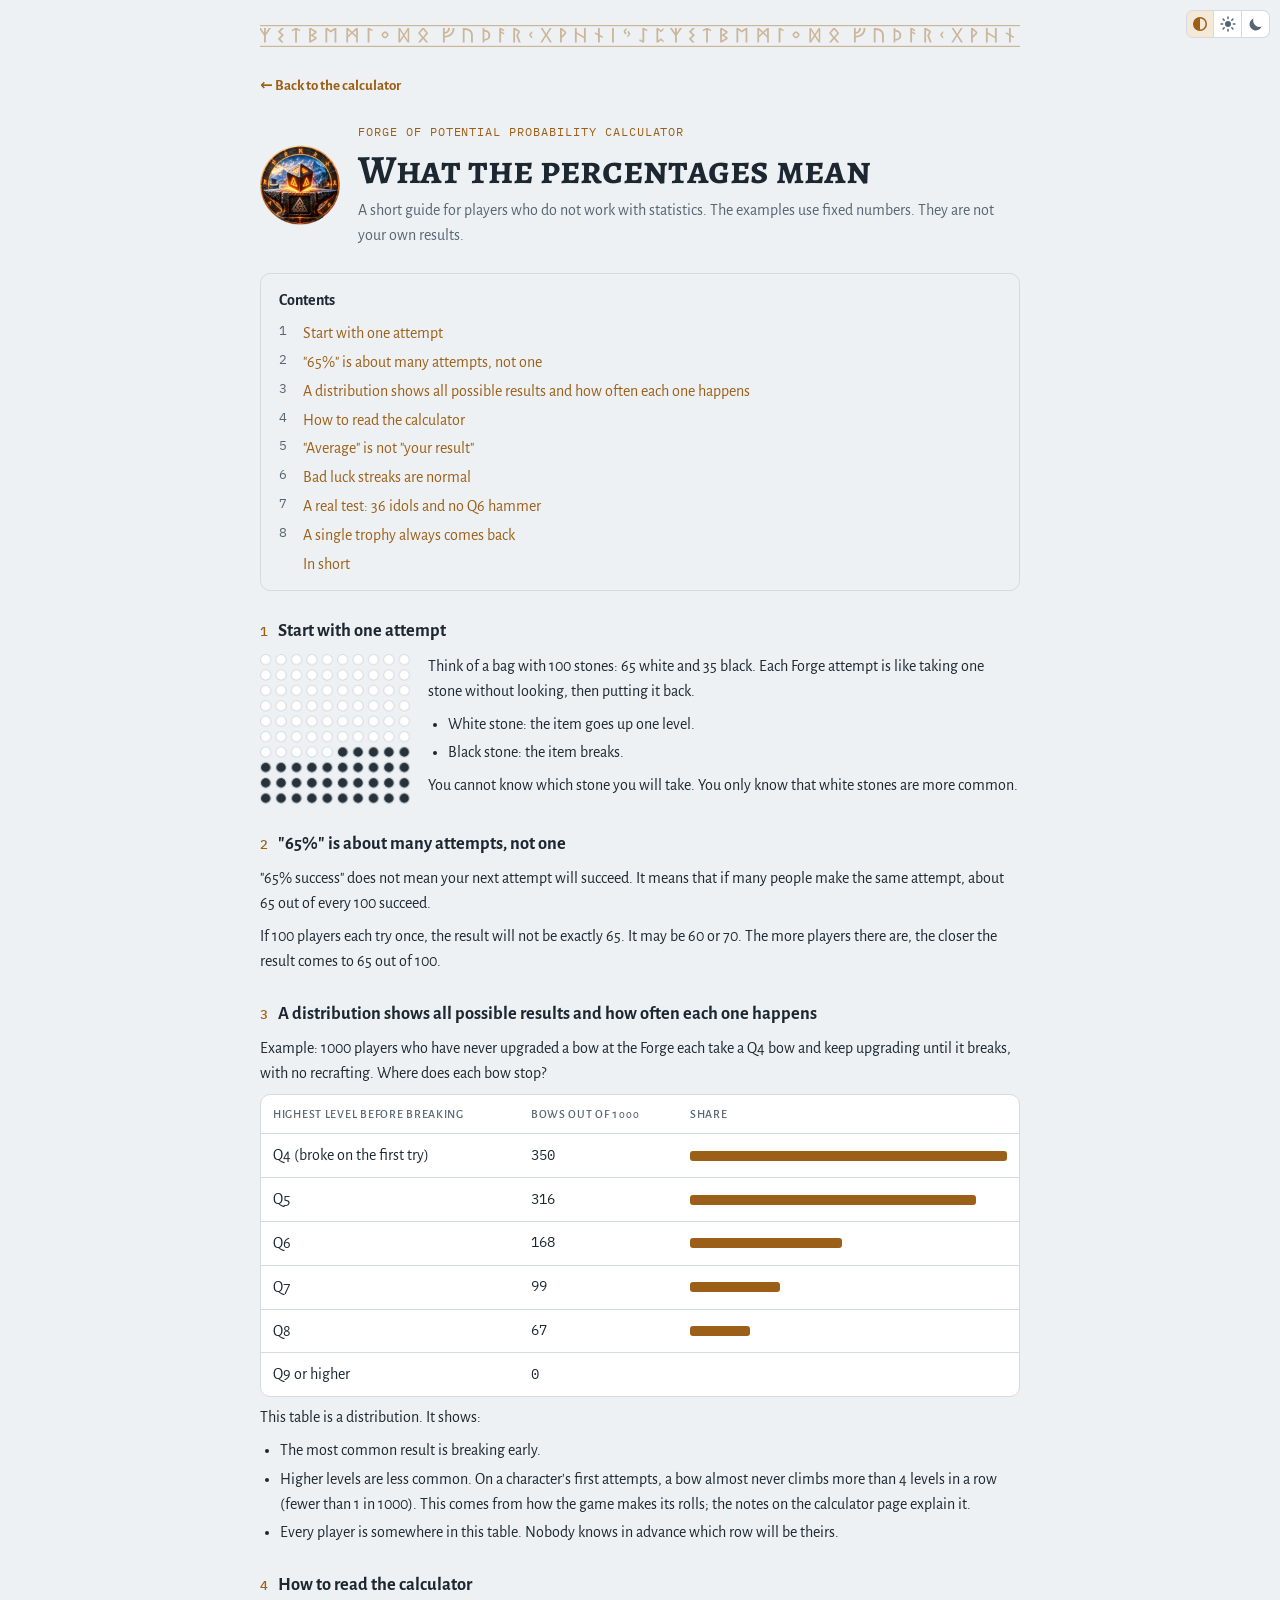
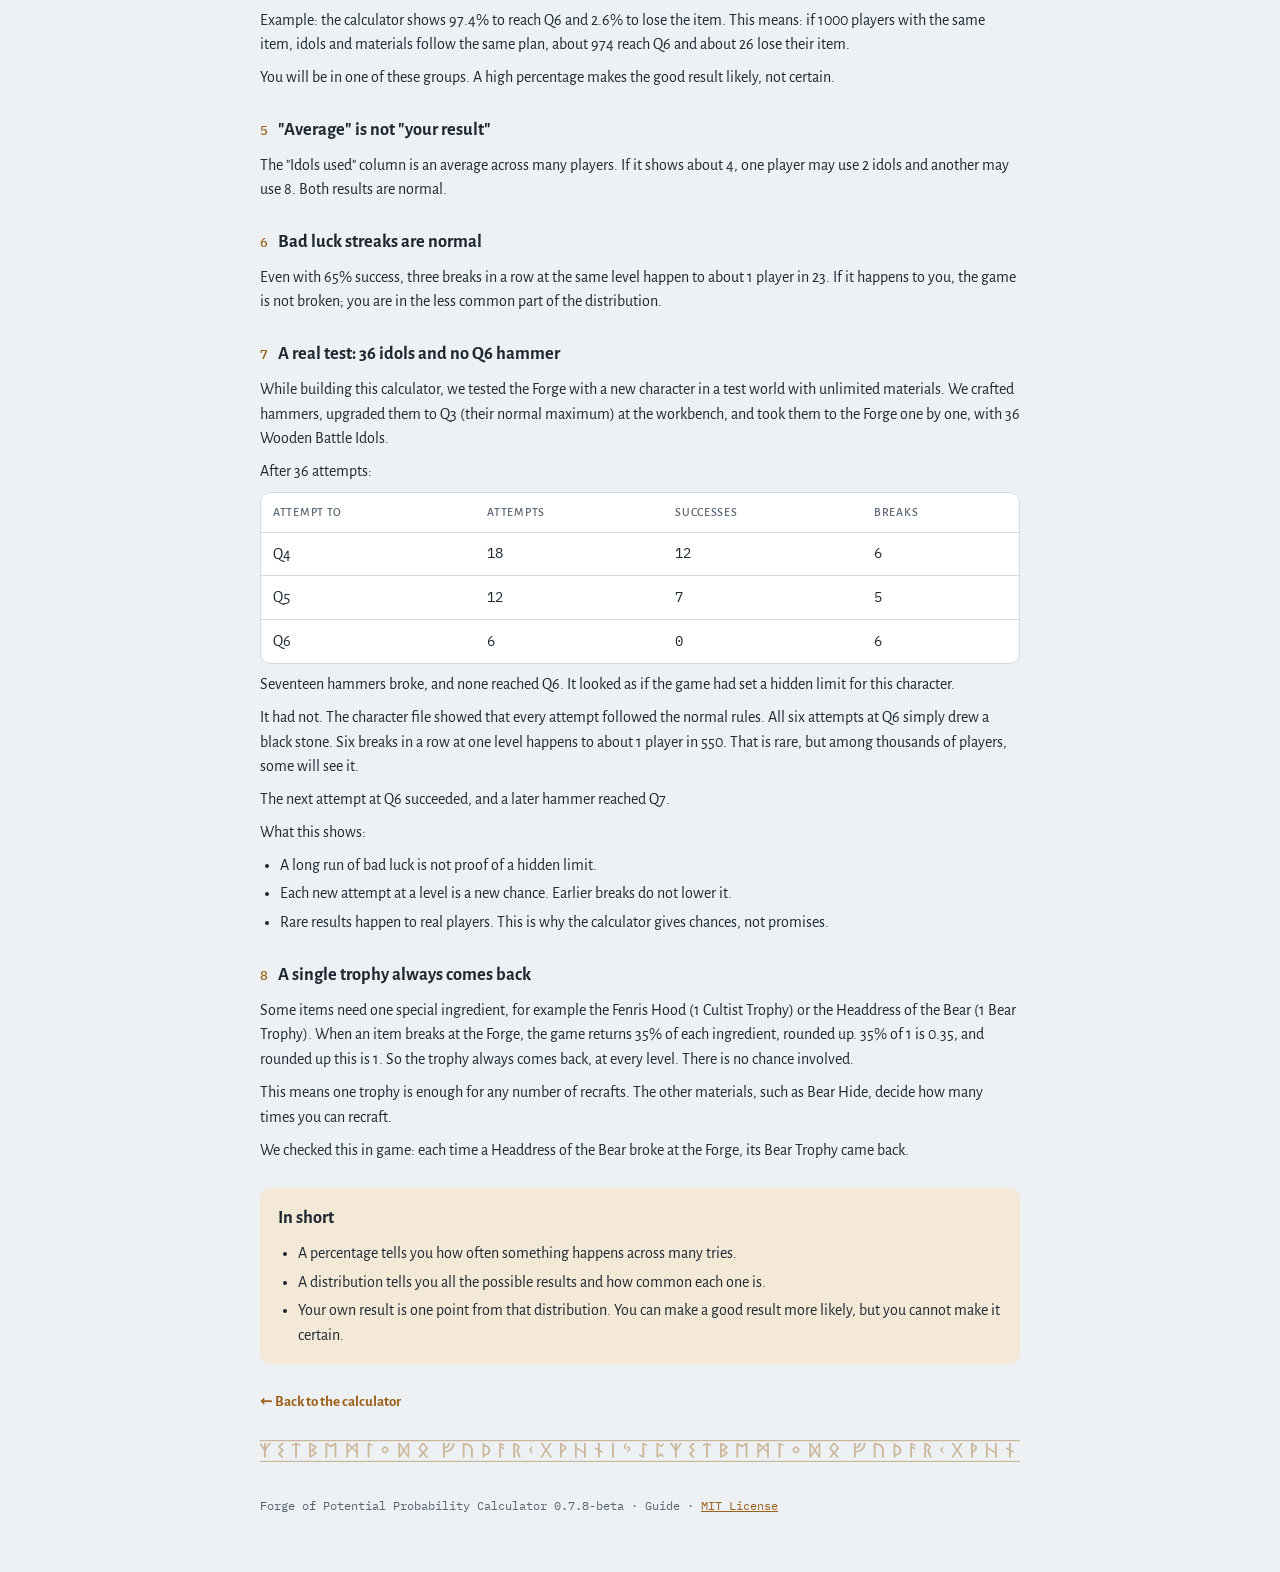
==== commit edd47a8f: "Theme picker as icon buttons at the top right corner (0.7.8-beta) Co-Authored-By: Claude Opus 5.5 <n" ====
--- a/guide.html
+++ b/guide.html
@@ -12,10 +12,12 @@
 <script src="js/theme.js"></script>
 </head>
 <body>
+<div class="themebar" id="themePick" role="group" aria-label="Color theme" hidden>
+  <button type="button" data-theme="auto" aria-label="Auto: follow the system setting" title="Auto: follow the system setting"><svg viewBox="0 0 16 16" width="16" height="16" aria-hidden="true" focusable="false"><circle cx="8" cy="8" r="6.25" fill="none" stroke="currentColor" stroke-width="1.5"/><path d="M8 1.75a6.25 6.25 0 0 0 0 12.5z" fill="currentColor"/></svg></button>
+  <button type="button" data-theme="light" aria-label="Light" title="Light"><svg viewBox="0 0 16 16" width="16" height="16" aria-hidden="true" focusable="false"><circle cx="8" cy="8" r="3" fill="currentColor"/><path d="M8 1v1.6M8 13.4V15M1 8h1.6M13.4 8H15M3.05 3.05l1.13 1.13M11.82 11.82l1.13 1.13M3.05 12.95l1.13-1.13M11.82 4.18l1.13-1.13" stroke="currentColor" stroke-width="1.5" stroke-linecap="round"/></svg></button>
+  <button type="button" data-theme="dark" aria-label="Dark" title="Dark"><svg viewBox="0 0 16 16" width="16" height="16" aria-hidden="true" focusable="false"><path d="M13.6 10.4A6.2 6.2 0 0 1 5.6 2.4a6.2 6.2 0 1 0 8 8z" fill="currentColor"/></svg></button>
+</div>
 <div class="wrap guide">
-  <div class="themebar" id="themePick" role="group" aria-label="Color theme" hidden>
-    <button type="button" data-theme="auto" title="Follow the system setting">Auto</button><button type="button" data-theme="light">Light</button><button type="button" data-theme="dark">Dark</button>
-  </div>
   <div class="rune-band" aria-hidden="true"></div>
   <a class="back" href="index.html">← Back to the calculator</a>
 
--- a/css/style.css
+++ b/css/style.css
@@ -59,15 +59,16 @@
 }
 a { color: var(--accent); }
 
-/* Color theme picker (Auto / Light / Dark), top right of both pages */
-.themebar { display: flex; justify-content: flex-end; margin-bottom: 10px; }
-.themebar button { font: 500 13px/1 var(--body); padding: 6px 11px; border: 1px solid var(--line); background: var(--surface); color: var(--muted); cursor: pointer; }
+/* Color theme picker (Auto / Light / Dark): icon buttons at the top right corner of the page, outside the page flow.
+   On narrow screens it sits in front of the end of the top rune band; its background hides the runes under it. */
+.themebar { position: absolute; top: 8px; right: max(8px, env(safe-area-inset-right, 0px)); z-index: 10; display: flex; padding: 2px; border-radius: 9px; background: var(--bg); }
+.themebar button { display: grid; place-items: center; width: 28px; height: 28px; padding: 0; border: 1px solid var(--line); background: var(--surface); color: var(--muted); cursor: pointer; }
 .themebar button + button { border-left: 0; }
 .themebar button:first-child { border-radius: 7px 0 0 7px; }
 .themebar button:last-child { border-radius: 0 7px 7px 0; }
-.themebar button[aria-pressed="true"] { background: var(--accent-soft); color: var(--ink); font-weight: 700; }
+.themebar button:hover { color: var(--ink); }
+.themebar button[aria-pressed="true"] { background: var(--accent-soft); color: var(--accent); }
 .themebar button:focus-visible { outline: 2px solid var(--accent); outline-offset: 1px; position: relative; }
-.guide .themebar { margin-bottom: -16px; }   /* the guide spaces its parts with a 26px grid gap */
 @media print { .themebar { display: none; } }
 a:focus-visible { outline: 2px solid var(--accent); outline-offset: 2px; }
 
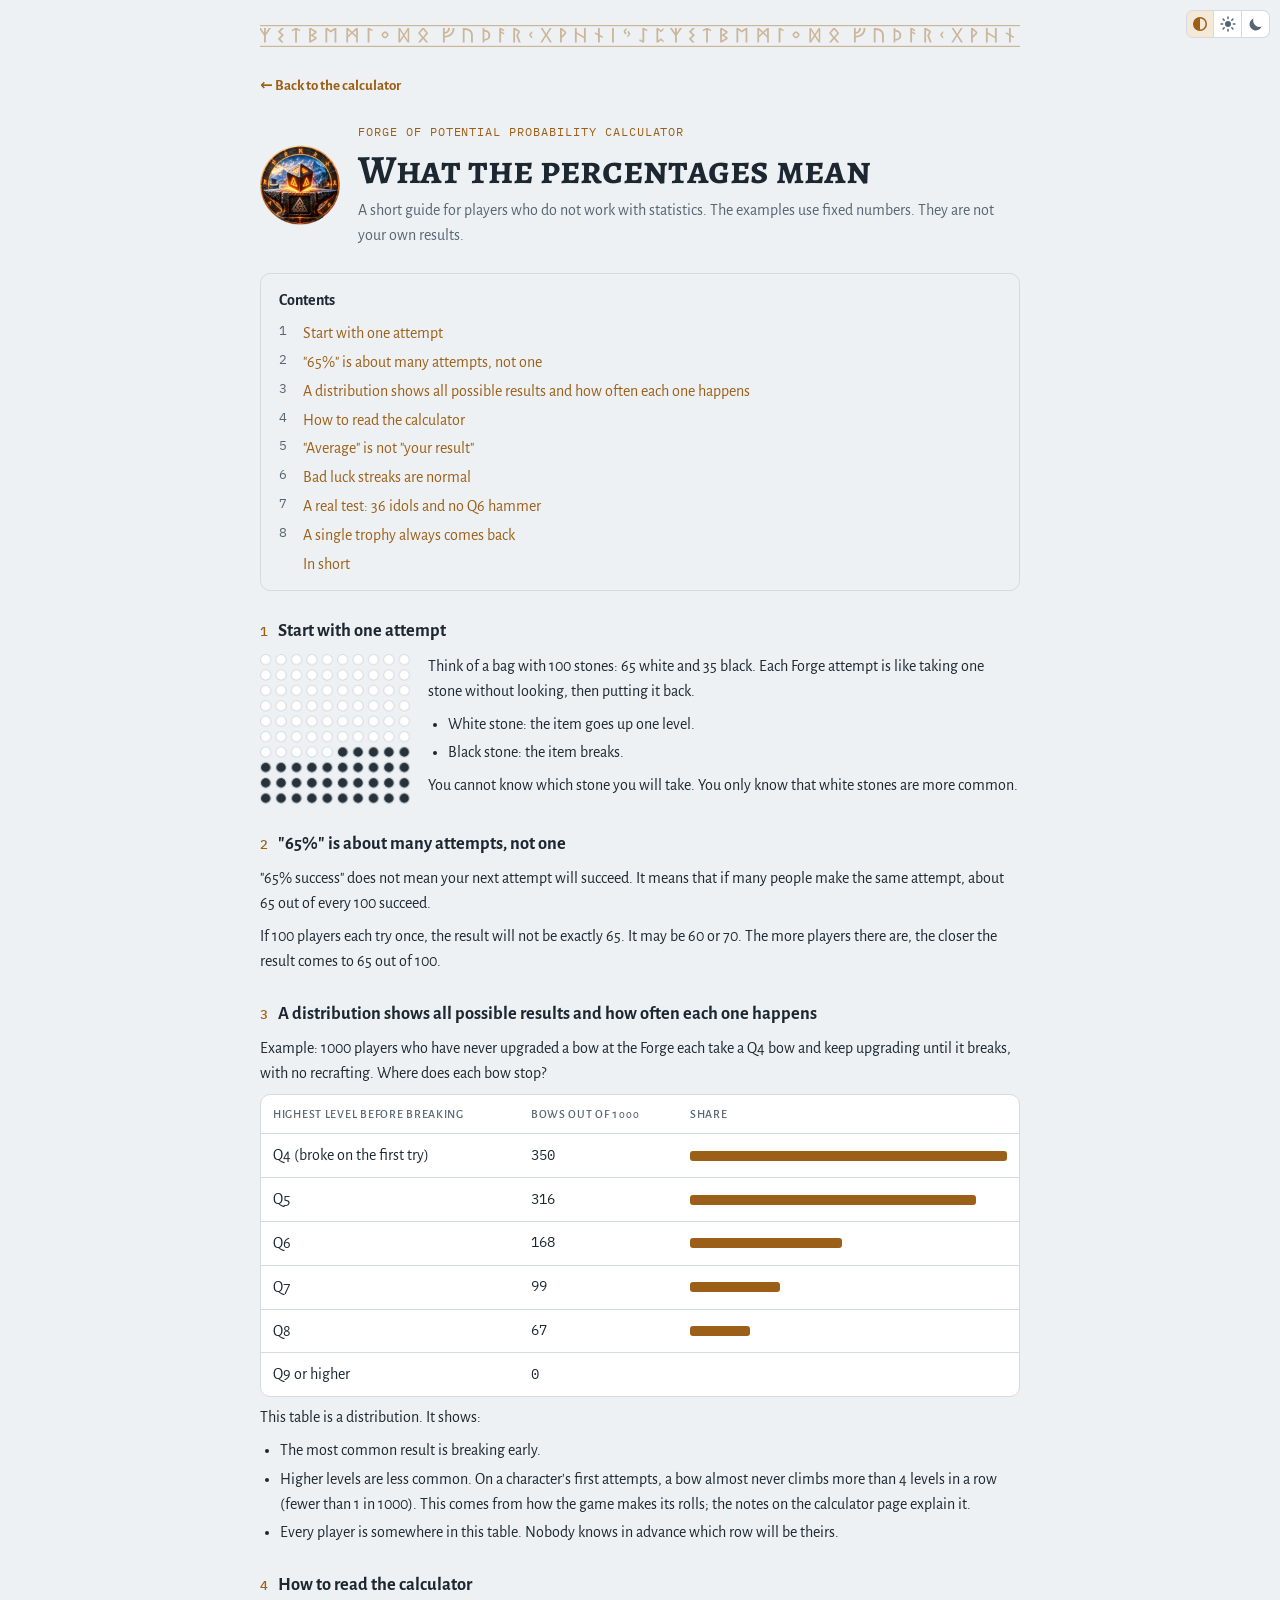
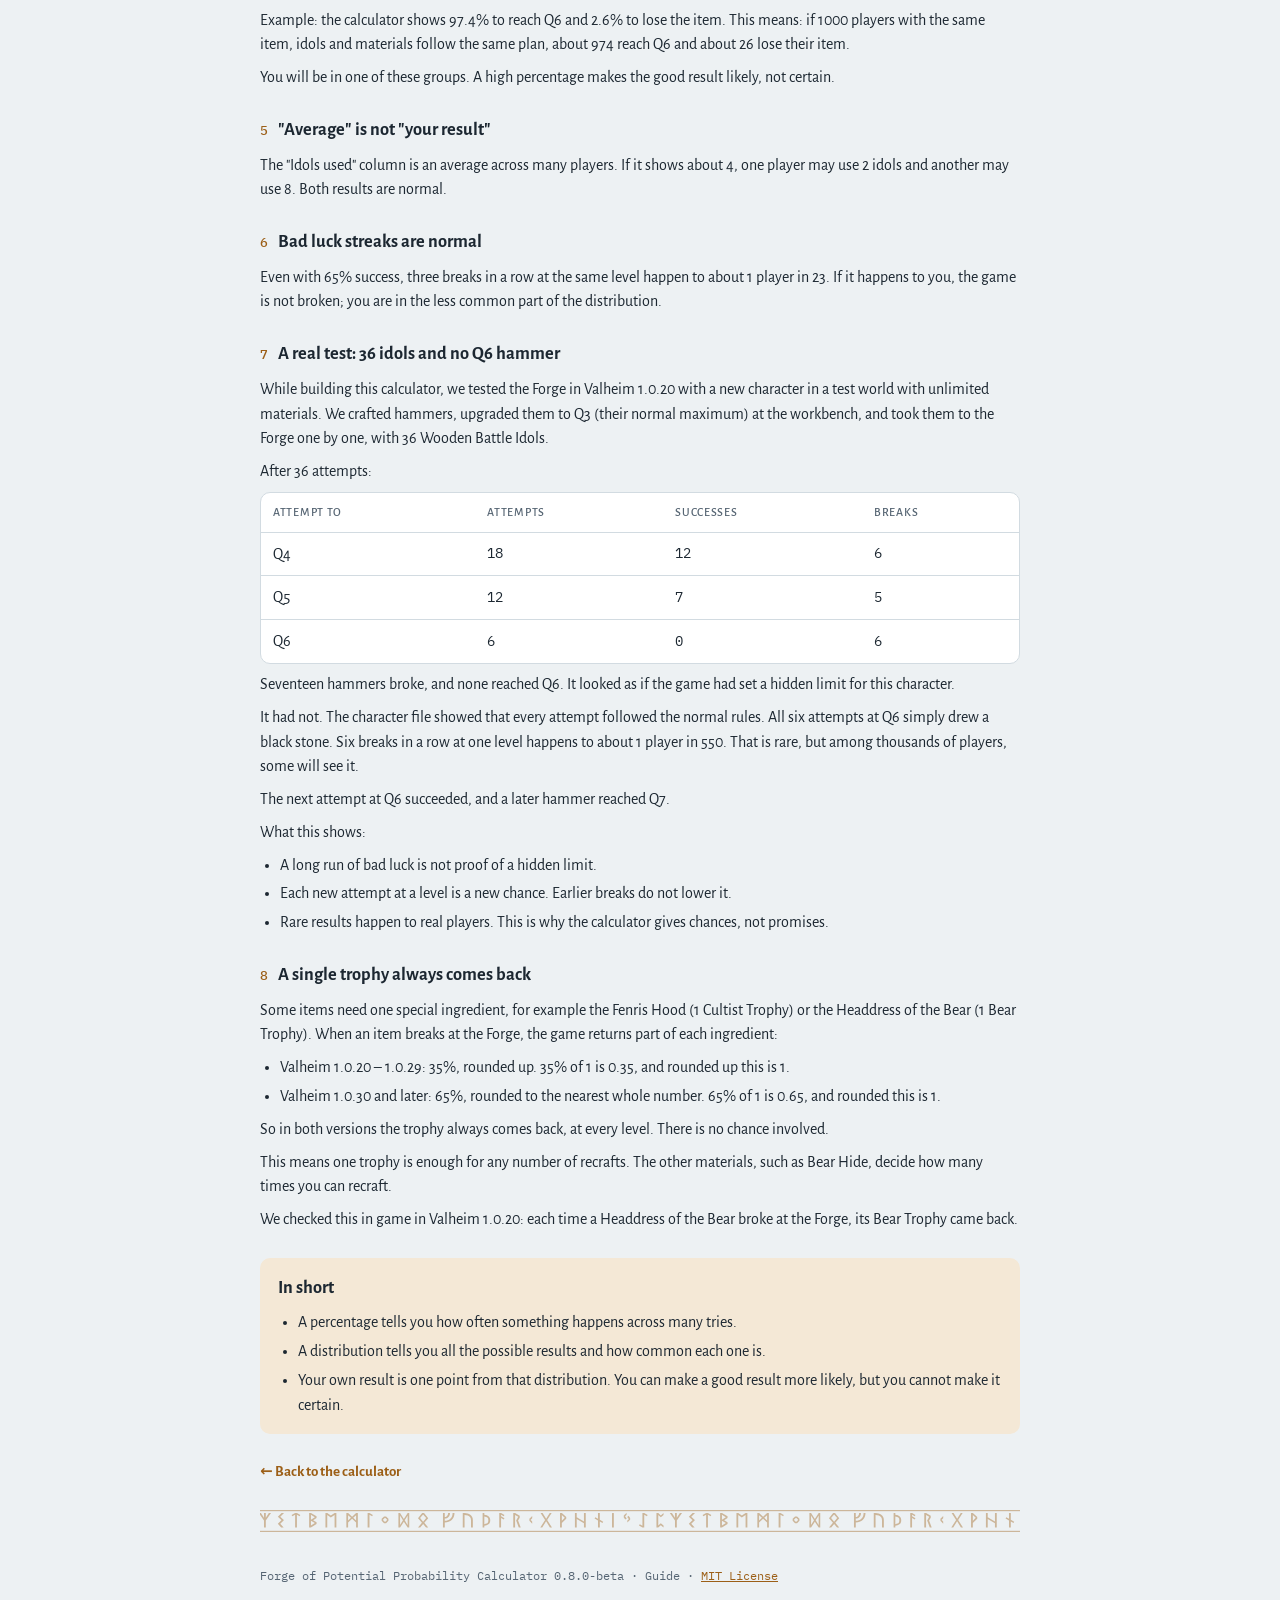
==== commit bd9f1e67: "Game version choice with one rule file per version; Valheim 1.0.30 rules (0.8.0-beta) - js/rules/val" ====
--- a/guide.html
+++ b/guide.html
@@ -108,7 +108,7 @@
 
   <section class="step" id="hammer-test">
     <h2><span class="no">7</span>A real test: 36 idols and no Q6 hammer</h2>
-    <p>While building this calculator, we tested the Forge with a new character in a test world with unlimited materials. We crafted hammers, upgraded them to Q3 (their normal maximum) at the workbench, and took them to the Forge one by one, with 36 Wooden Battle Idols.</p>
+    <p>While building this calculator, we tested the Forge in Valheim 1.0.20 with a new character in a test world with unlimited materials. We crafted hammers, upgraded them to Q3 (their normal maximum) at the workbench, and took them to the Forge one by one, with 36 Wooden Battle Idols.</p>
     <p>After 36 attempts:</p>
     <div class="tablewrap">
       <table>
@@ -133,9 +133,14 @@
 
   <section class="step" id="single-trophy">
     <h2><span class="no">8</span>A single trophy always comes back</h2>
-    <p>Some items need one special ingredient, for example the Fenris Hood (1 Cultist Trophy) or the Headdress of the Bear (1 Bear Trophy). When an item breaks at the Forge, the game returns 35% of each ingredient, rounded up. 35% of 1 is 0.35, and rounded up this is 1. So the trophy always comes back, at every level. There is no chance involved.</p>
+    <p>Some items need one special ingredient, for example the Fenris Hood (1 Cultist Trophy) or the Headdress of the Bear (1 Bear Trophy). When an item breaks at the Forge, the game returns part of each ingredient:</p>
+    <ul>
+      <li>Valheim 1.0.20 – 1.0.29: 35%, rounded up. 35% of 1 is 0.35, and rounded up this is 1.</li>
+      <li>Valheim 1.0.30 and later: 65%, rounded to the nearest whole number. 65% of 1 is 0.65, and rounded this is 1.</li>
+    </ul>
+    <p>So in both versions the trophy always comes back, at every level. There is no chance involved.</p>
     <p>This means one trophy is enough for any number of recrafts. The other materials, such as Bear Hide, decide how many times you can recraft.</p>
-    <p>We checked this in game: each time a Headdress of the Bear broke at the Forge, its Bear Trophy came back.</p>
+    <p>We checked this in game in Valheim 1.0.20: each time a Headdress of the Bear broke at the Forge, its Bear Trophy came back.</p>
   </section>
 
   <section class="step short" id="in-short">
